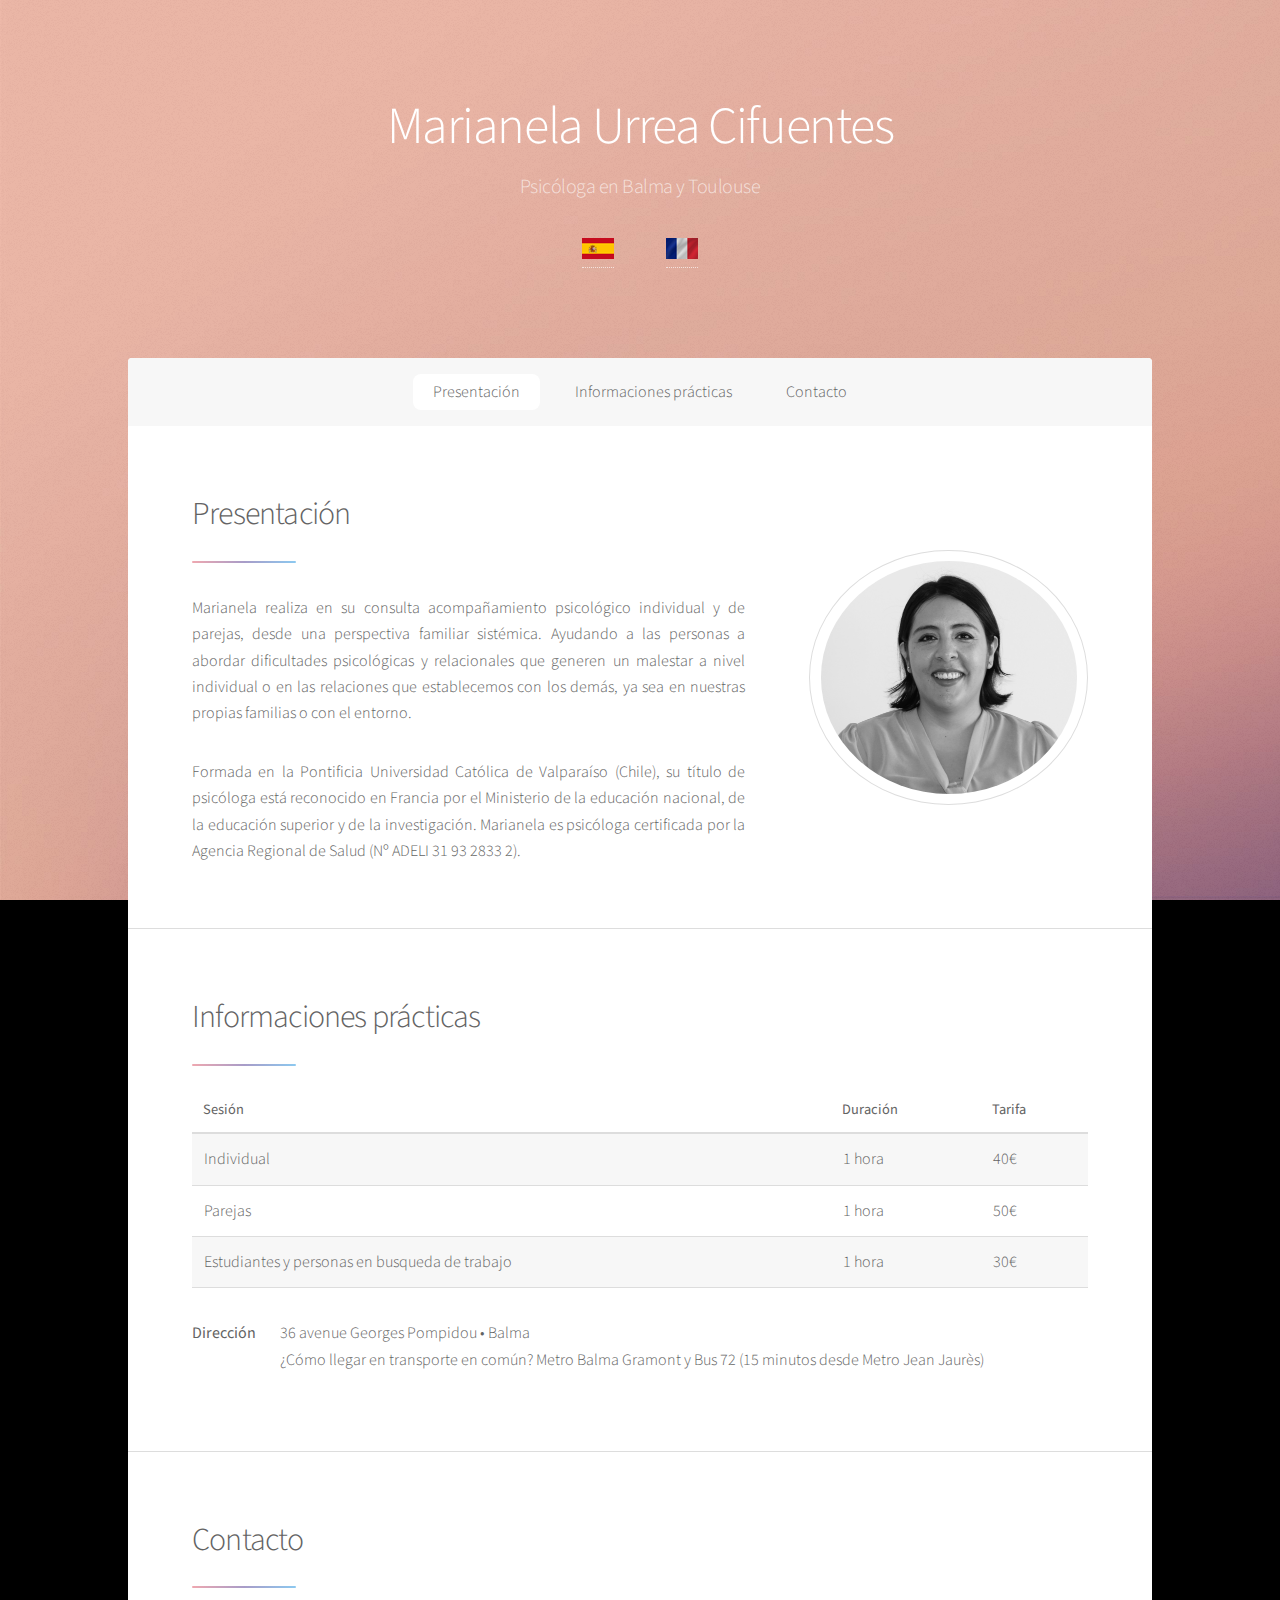
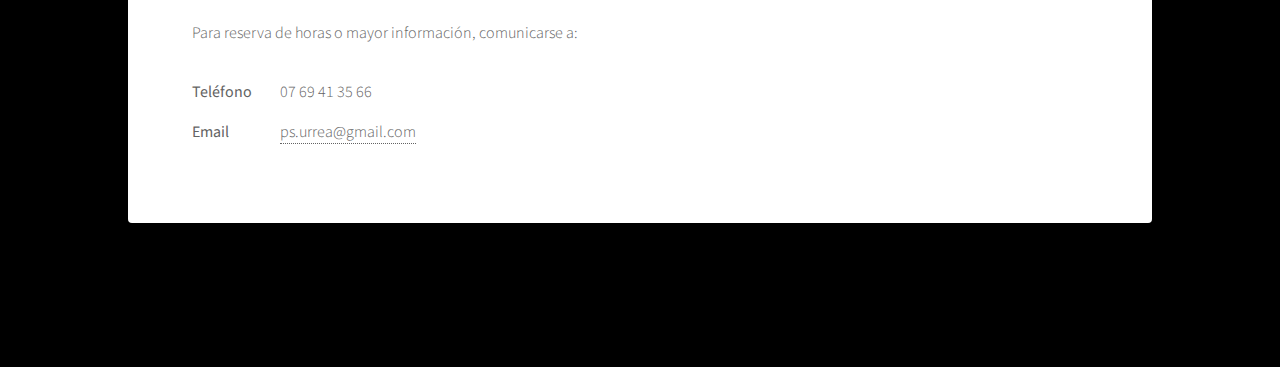
==== index.html @ 23f7b23f "Update index.html" ====
<!DOCTYPE HTML>

<html>

<head>
	<title>Psicóloga en Balma / Toulouse</title>
	<meta charset="utf-8" />
	<meta name="viewport" content="width=device-width, initial-scale=1, user-scalable=no" />
	<link rel="stylesheet" href="assets/css/main.css" />
	<noscript><link rel="stylesheet" href="assets/css/noscript.css" /></noscript>
</head>


<body class="is-preload">

<!-- Wrapper -->
<div id="wrapper">


	<!-- Header -->
	<header id="header" class="alt">
		<h1>Marianela Urrea Cifuentes</h1>
		<p>Psicóloga en Balma y Toulouse<br/><br/>
		<a href="index.html"><img src="images/spain-flag-icon-32.png"/></a>&nbsp; &nbsp; &nbsp; &nbsp; &nbsp; &nbsp; &nbsp; &nbsp;<a href="index-fr.html"><img src="images/france-flag-wave-icon-32.png"/></a></p>
	</header>


	<!-- Nav -->
	<nav id="nav">
		<ul>
			<li><a href="#inicio" class="active">Presentación</a></li>
			<li><a href="#horas">Informaciones prácticas</a></li>
			<li><a href="#contacto">Contacto</a></li>
		</ul>
	</nav>


	<!-- Main -->
	<div id="main">

		<!-- Inicio -->
		<section id="inicio" class="main">
			<div class="spotlight">
			<div class="content">
			<header class="major">
				<h2>Presentación</h2>
			</header>
			<p align="justify" style="text-align:justify">Marianela realiza en su consulta acompañamiento psicológico individual y de parejas, desde una perspectiva familiar sistémica. Ayudando a las personas a abordar dificultades psicológicas y relacionales que generen un malestar a nivel individual o en las relaciones que establecemos con los demás, ya sea en nuestras propias familias o con el entorno.</p>

			<p align="justify" style="text-align:justify">Formada en la Pontificia Universidad Católica de Valparaíso (Chile), su título de psicóloga está reconocido en Francia por el Ministerio de la educación nacional, de la educación superior y de la investigación. Marianela es psicóloga certificada por la Agencia Regional de Salud (Nº ADELI 31 93 2833 2).</p>
				
			</div>
			<span class="image"><img src="images/Nela.jpg" alt="" /></span>
			</div>
		</section>



		<!-- Horas de atención -->
		<section id="horas" class="main">
			<div class="spotlight">
			<div class="content">
			<header class="major">
				<h2>Informaciones prácticas</h2>
			</header>

			<div class="table-wrapper">
				<table>
				<thead>
				<tr>
					<th>Sesión</th>
					<th>Duración</th>
					<th>Tarifa</th>
				</tr>
				</thead>
				<tbody>
				<tr>
					<td>Individual</td>
					<td>1 hora</td>
					<td>40€</td>
				</tr>
				<tr>
					<td>Parejas</td>
					<td>1 hora</td>
					<td>50€</td>
				</tr>
				<tr>
					<td>Estudiantes y personas en busqueda de trabajo</td>
					<td>1 hora</td>
					<td>30€</td>
				</tr>									
				</tbody>
				</table>
			</div>

			<dl class="alt">
			<dt>Dirección</dt>
			<dd>36 avenue Georges Pompidou &bull; Balma<br/>¿Cómo llegar en transporte en común? Metro Balma Gramont y Bus 72 (15 minutos desde Metro Jean Jaurès)</dd>
			</dl>
			</div>
			</div>

		</section>



		<!-- Contacto -->
		<section id="contacto" class="main">
			<div class="spotlight">
			<div class="content">
			<header class="major">
				<h2>Contacto</h2>
			</header>
			<p align="justify" style="text-align:justify">Para reserva de horas o mayor información, comunicarse a:</p>

			<dl class="alt">
			<dt>Teléfono</dt>
			<dd>07 69 41 35 66</dd>
			<dt>Email</dt>
			<dd><a href="#">ps.urrea@gmail.com</a></dd>
			</dl>
			</div>
			</div>
		</section>

	</div>


	<!-- Footer -->
	<footer id="footer">
	</footer>
	</div>


	<!-- Scripts -->
	<script src="assets/js/jquery.min.js"></script>
	<script src="assets/js/jquery.scrollex.min.js"></script>
	<script src="assets/js/jquery.scrolly.min.js"></script>
	<script src="assets/js/browser.min.js"></script>
	<script src="assets/js/breakpoints.min.js"></script>
	<script src="assets/js/util.js"></script>
	<script src="assets/js/main.js"></script>

</body>

</html>
---- assets/css/main.css ----
@import url(font-awesome.min.css);
@import "https://fonts.googleapis.com/css?family=Source+Sans+Pro:300,400";

/*
	Stellar by HTML5 UP
	html5up.net | @ajlkn
	Free for personal and commercial use under the CCA 3.0 license (html5up.net/license)
*/

html, body, div, span, applet, object,
iframe, h1, h2, h3, h4, h5, h6, p, blockquote,
pre, a, abbr, acronym, address, big, cite,
code, del, dfn, em, img, ins, kbd, q, s, samp,
small, strike, strong, sub, sup, tt, var, b,
u, i, center, dl, dt, dd, ol, ul, li, fieldset,
form, label, legend, table, caption, tbody,
tfoot, thead, tr, th, td, article, aside,
canvas, details, embed, figure, figcaption,
footer, header, hgroup, menu, nav, output, ruby,
section, summary, time, mark, audio, video {
	margin: 0;
	padding: 0;
	border: 0;
	font-size: 100%;
	font: inherit;
	vertical-align: baseline;}

article, aside, details, figcaption, figure,
footer, header, hgroup, menu, nav, section {
	display: block;}

body {
	line-height: 1;
}

ol, ul {
	list-style: none;
}

blockquote, q {
	quotes: none;
}

	blockquote:before, blockquote:after, q:before, q:after {
		content: '';
		content: none;
	}

table {
	border-collapse: collapse;
	border-spacing: 0;
}

body {
	-webkit-text-size-adjust: none;
}

mark {
	background-color: transparent;
	color: inherit;
}

input::-moz-focus-inner {
	border: 0;
	padding: 0;
}

input, select, textarea {
	-moz-appearance: none;
	-webkit-appearance: none;
	-ms-appearance: none;
	appearance: none;
}

/* Basic */

	@-ms-viewport {
		width: device-width;
	}

	body {
		-ms-overflow-style: scrollbar;
	}

	@media screen and (max-width: 480px) {

		html, body {
			min-width: 320px;
		}

	}

	html {
		box-sizing: border-box;
	}

	*, *:before, *:after {
		box-sizing: inherit;
	}

	body {
		background-image: url("images/overlay.png"), url("images/bg.jpg");
		background-repeat: repeat, no-repeat;
		background-size: auto, 100% 100%;
		background-attachment: fixed;
		overflow-y: scroll;

		/*background-color: #935d8c;
		background-image: url("images/overlay.png"), -moz-linear-gradient(45deg, #e37682 15%, #5f4d93 85%);
		background-image: url("images/overlay.png"), -webkit-linear-gradient(45deg, #e37682 15%, #5f4d93 85%);
		background-image: url("images/overlay.png"), -ms-linear-gradient(45deg, #e37682 15%, #5f4d93 85%);
		background-image: url("images/overlay.png"), linear-gradient(45deg, #e37682 15%, #5f4d93 85%);*/
	}

		body.is-preload *, body.is-preload *:before, body.is-preload *:after {
			-moz-animation: none !important;
			-webkit-animation: none !important;
			-ms-animation: none !important;
			animation: none !important;
			-moz-transition: none !important;
			-webkit-transition: none !important;
			-ms-transition: none !important;
			transition: none !important;
		}

/* Type */

	body {
		/*background-color: #935d8c;*/
		background-color: #000000;
		color: rgba(255, 255, 255, 0.65);
	}

	body, input, select, textarea {
		font-family: "Source Sans Pro", Helvetica, sans-serif;
		font-size: 17pt;
		font-weight: 300;
		line-height: 1.65;
	}

		@media screen and (max-width: 1680px) {

			body, input, select, textarea {
				font-size: 14pt;
			}

		}

		@media screen and (max-width: 1280px) {

			body, input, select, textarea {
				font-size: 12pt;
			}

		}

		@media screen and (max-width: 360px) {

			body, input, select, textarea {
				font-size: 11pt;
			}

		}

	a {
		-moz-transition: color 0.2s ease, border-bottom 0.2s ease;
		-webkit-transition: color 0.2s ease, border-bottom 0.2s ease;
		-ms-transition: color 0.2s ease, border-bottom 0.2s ease;
		transition: color 0.2s ease, border-bottom 0.2s ease;
		text-decoration: none;
		border-bottom: dotted 1px;
		color: inherit;
	}

		a:hover {
			border-bottom-color: transparent;
		}

	strong, b {
		font-weight: 400;
	}

	em, i {
		font-style: italic;
	}

	p {
		margin: 0 0 2em 0;
	}

		p.content {
			-moz-columns: 20em 2;
			-webkit-columns: 20em 2;
			-ms-columns: 20em 2;
			columns: 20em 2;
			-moz-column-gap: 2em;
			-webkit-column-gap: 2em;
			-ms-column-gap: 2em;
			column-gap: 2em;
			text-align: justify;
		}

	h1, h2, h3, h4, h5, h6 {
		font-weight: 300;
		line-height: 1.5;
		margin: 0 0 0.7em 0;
		letter-spacing: -0.025em;
	}

		h1 a, h2 a, h3 a, h4 a, h5 a, h6 a {
			color: inherit;
			text-decoration: none;
		}

	h1 {
		font-size: 2.5em;
		line-height: 1.2;
	}

	h2 {
		font-size: 1.5em;
	}

	h3 {
		font-size: 1.25em;
	}

	h4 {
		font-size: 1.1em;
	}

	h5 {
		font-size: 0.9em;
	}

	h6 {
		font-size: 0.7em;
	}

	@media screen and (max-width: 736px) {

		h1 {
			font-size: 2em;
		}

	}

	sub {
		font-size: 0.8em;
		position: relative;
		top: 0.5em;
	}

	sup {
		font-size: 0.8em;
		position: relative;
		top: -0.5em;
	}

	blockquote {
		border-left: solid 4px;
		font-style: italic;
		margin: 0 0 2em 0;
		padding: 0.5em 0 0.5em 2em;
	}

	code {
		border-radius: 8px;
		border: solid 1px;
		font-family: "Courier New", monospace;
		font-size: 0.9em;
		margin: 0 0.25em;
		padding: 0.25em 0.65em;
	}

	pre {
		-webkit-overflow-scrolling: touch;
		font-family: "Courier New", monospace;
		font-size: 0.9em;
		margin: 0 0 2em 0;
	}

		pre code {
			display: block;
			line-height: 1.75;
			padding: 1em 1.5em;
			overflow-x: auto;
		}

	hr {
		border: 0;
		border-bottom: solid 1px;
		margin: 2em 0;
	}

		hr.major {
			margin: 3em 0;
		}

	.align-left {
		text-align: left;
	}

	.align-center {
		text-align: center;
	}

	.align-right {
		text-align: right;
	}

	input, select, textarea {
		color: #ffffff;
	}

	a:hover {
		color: #ffffff;
	}

	strong, b {
		color: #ffffff;
	}

	h1, h2, h3, h4, h5, h6 {
		color: #ffffff;
	}

	blockquote {
		border-left-color: rgba(255, 255, 255, 0.35);
	}

	code {
		background: rgba(255, 255, 255, 0.075);
		border-color: rgba(255, 255, 255, 0.35);
	}

	hr {
		border-bottom-color: rgba(255, 255, 255, 0.35);
	}

/* Row */

	.row {
		display: flex;
		flex-wrap: wrap;
		box-sizing: border-box;
		align-items: stretch;
	}

		.row > * {
			box-sizing: border-box;
		}

		.row.gtr-uniform > * > :last-child {
			margin-bottom: 0;
		}

		.row.aln-left {
			justify-content: flex-start;
		}

		.row.aln-center {
			justify-content: center;
		}

		.row.aln-right {
			justify-content: flex-end;
		}

		.row.aln-top {
			align-items: flex-start;
		}

		.row.aln-middle {
			align-items: center;
		}

		.row.aln-bottom {
			align-items: flex-end;
		}

		.row > .imp {
			order: -1;
		}

		.row > .col-1 {
			width: 8.3333333333%;
		}

		.row > .off-1 {
			margin-left: 8.3333333333%;
		}

		.row > .col-2 {
			width: 16.6666666667%;
		}

		.row > .off-2 {
			margin-left: 16.6666666667%;
		}

		.row > .col-3 {
			width: 25%;
		}

		.row > .off-3 {
			margin-left: 25%;
		}

		.row > .col-4 {
			width: 33.3333333333%;
		}

		.row > .off-4 {
			margin-left: 33.3333333333%;
		}

		.row > .col-5 {
			width: 41.6666666667%;
		}

		.row > .off-5 {
			margin-left: 41.6666666667%;
		}

		.row > .col-6 {
			width: 50%;
		}

		.row > .off-6 {
			margin-left: 50%;
		}

		.row > .col-7 {
			width: 58.3333333333%;
		}

		.row > .off-7 {
			margin-left: 58.3333333333%;
		}

		.row > .col-8 {
			width: 66.6666666667%;
		}

		.row > .off-8 {
			margin-left: 66.6666666667%;
		}

		.row > .col-9 {
			width: 75%;
		}

		.row > .off-9 {
			margin-left: 75%;
		}

		.row > .col-10 {
			width: 83.3333333333%;
		}

		.row > .off-10 {
			margin-left: 83.3333333333%;
		}

		.row > .col-11 {
			width: 91.6666666667%;
		}

		.row > .off-11 {
			margin-left: 91.6666666667%;
		}

		.row > .col-12 {
			width: 100%;
		}

		.row > .off-12 {
			margin-left: 100%;
		}

		.row.gtr-0 {
			margin-top: 0;
			margin-left: 0em;
		}

			.row.gtr-0 > * {
				padding: 0 0 0 0em;
			}

			.row.gtr-0.gtr-uniform {
				margin-top: 0em;
			}

				.row.gtr-0.gtr-uniform > * {
					padding-top: 0em;
				}

		.row.gtr-25 {
			margin-top: 0;
			margin-left: -0.375em;
		}

			.row.gtr-25 > * {
				padding: 0 0 0 0.375em;
			}

			.row.gtr-25.gtr-uniform {
				margin-top: -0.375em;
			}

				.row.gtr-25.gtr-uniform > * {
					padding-top: 0.375em;
				}

		.row.gtr-50 {
			margin-top: 0;
			margin-left: -0.75em;
		}

			.row.gtr-50 > * {
				padding: 0 0 0 0.75em;
			}

			.row.gtr-50.gtr-uniform {
				margin-top: -0.75em;
			}

				.row.gtr-50.gtr-uniform > * {
					padding-top: 0.75em;
				}

		.row {
			margin-top: 0;
			margin-left: -1.5em;
		}

			.row > * {
				padding: 0 0 0 1.5em;
			}

			.row.gtr-uniform {
				margin-top: -1.5em;
			}

				.row.gtr-uniform > * {
					padding-top: 1.5em;
				}

		.row.gtr-150 {
			margin-top: 0;
			margin-left: -2.25em;
		}

			.row.gtr-150 > * {
				padding: 0 0 0 2.25em;
			}

			.row.gtr-150.gtr-uniform {
				margin-top: -2.25em;
			}

				.row.gtr-150.gtr-uniform > * {
					padding-top: 2.25em;
				}

		.row.gtr-200 {
			margin-top: 0;
			margin-left: -3em;
		}

			.row.gtr-200 > * {
				padding: 0 0 0 3em;
			}

			.row.gtr-200.gtr-uniform {
				margin-top: -3em;
			}

				.row.gtr-200.gtr-uniform > * {
					padding-top: 3em;
				}

		@media screen and (max-width: 1680px) {

			.row {
				display: flex;
				flex-wrap: wrap;
				box-sizing: border-box;
				align-items: stretch;
			}

				.row > * {
					box-sizing: border-box;
				}

				.row.gtr-uniform > * > :last-child {
					margin-bottom: 0;
				}

				.row.aln-left {
					justify-content: flex-start;
				}

				.row.aln-center {
					justify-content: center;
				}

				.row.aln-right {
					justify-content: flex-end;
				}

				.row.aln-top {
					align-items: flex-start;
				}

				.row.aln-middle {
					align-items: center;
				}

				.row.aln-bottom {
					align-items: flex-end;
				}

				.row > .imp-xlarge {
					order: -1;
				}

				.row > .col-1-xlarge {
					width: 8.3333333333%;
				}

				.row > .off-1-xlarge {
					margin-left: 8.3333333333%;
				}

				.row > .col-2-xlarge {
					width: 16.6666666667%;
				}

				.row > .off-2-xlarge {
					margin-left: 16.6666666667%;
				}

				.row > .col-3-xlarge {
					width: 25%;
				}

				.row > .off-3-xlarge {
					margin-left: 25%;
				}

				.row > .col-4-xlarge {
					width: 33.3333333333%;
				}

				.row > .off-4-xlarge {
					margin-left: 33.3333333333%;
				}

				.row > .col-5-xlarge {
					width: 41.6666666667%;
				}

				.row > .off-5-xlarge {
					margin-left: 41.6666666667%;
				}

				.row > .col-6-xlarge {
					width: 50%;
				}

				.row > .off-6-xlarge {
					margin-left: 50%;
				}

				.row > .col-7-xlarge {
					width: 58.3333333333%;
				}

				.row > .off-7-xlarge {
					margin-left: 58.3333333333%;
				}

				.row > .col-8-xlarge {
					width: 66.6666666667%;
				}

				.row > .off-8-xlarge {
					margin-left: 66.6666666667%;
				}

				.row > .col-9-xlarge {
					width: 75%;
				}

				.row > .off-9-xlarge {
					margin-left: 75%;
				}

				.row > .col-10-xlarge {
					width: 83.3333333333%;
				}

				.row > .off-10-xlarge {
					margin-left: 83.3333333333%;
				}

				.row > .col-11-xlarge {
					width: 91.6666666667%;
				}

				.row > .off-11-xlarge {
					margin-left: 91.6666666667%;
				}

				.row > .col-12-xlarge {
					width: 100%;
				}

				.row > .off-12-xlarge {
					margin-left: 100%;
				}

				.row.gtr-0 {
					margin-top: 0;
					margin-left: 0em;
				}

					.row.gtr-0 > * {
						padding: 0 0 0 0em;
					}

					.row.gtr-0.gtr-uniform {
						margin-top: 0em;
					}

						.row.gtr-0.gtr-uniform > * {
							padding-top: 0em;
						}

				.row.gtr-25 {
					margin-top: 0;
					margin-left: -0.375em;
				}

					.row.gtr-25 > * {
						padding: 0 0 0 0.375em;
					}

					.row.gtr-25.gtr-uniform {
						margin-top: -0.375em;
					}

						.row.gtr-25.gtr-uniform > * {
							padding-top: 0.375em;
						}

				.row.gtr-50 {
					margin-top: 0;
					margin-left: -0.75em;
				}

					.row.gtr-50 > * {
						padding: 0 0 0 0.75em;
					}

					.row.gtr-50.gtr-uniform {
						margin-top: -0.75em;
					}

						.row.gtr-50.gtr-uniform > * {
							padding-top: 0.75em;
						}

				.row {
					margin-top: 0;
					margin-left: -1.5em;
				}

					.row > * {
						padding: 0 0 0 1.5em;
					}

					.row.gtr-uniform {
						margin-top: -1.5em;
					}

						.row.gtr-uniform > * {
							padding-top: 1.5em;
						}

				.row.gtr-150 {
					margin-top: 0;
					margin-left: -2.25em;
				}

					.row.gtr-150 > * {
						padding: 0 0 0 2.25em;
					}

					.row.gtr-150.gtr-uniform {
						margin-top: -2.25em;
					}

						.row.gtr-150.gtr-uniform > * {
							padding-top: 2.25em;
						}

				.row.gtr-200 {
					margin-top: 0;
					margin-left: -3em;
				}

					.row.gtr-200 > * {
						padding: 0 0 0 3em;
					}

					.row.gtr-200.gtr-uniform {
						margin-top: -3em;
					}

						.row.gtr-200.gtr-uniform > * {
							padding-top: 3em;
						}

		}

		@media screen and (max-width: 1280px) {

			.row {
				display: flex;
				flex-wrap: wrap;
				box-sizing: border-box;
				align-items: stretch;
			}

				.row > * {
					box-sizing: border-box;
				}

				.row.gtr-uniform > * > :last-child {
					margin-bottom: 0;
				}

				.row.aln-left {
					justify-content: flex-start;
				}

				.row.aln-center {
					justify-content: center;
				}

				.row.aln-right {
					justify-content: flex-end;
				}

				.row.aln-top {
					align-items: flex-start;
				}

				.row.aln-middle {
					align-items: center;
				}

				.row.aln-bottom {
					align-items: flex-end;
				}

				.row > .imp-large {
					order: -1;
				}

				.row > .col-1-large {
					width: 8.3333333333%;
				}

				.row > .off-1-large {
					margin-left: 8.3333333333%;
				}

				.row > .col-2-large {
					width: 16.6666666667%;
				}

				.row > .off-2-large {
					margin-left: 16.6666666667%;
				}

				.row > .col-3-large {
					width: 25%;
				}

				.row > .off-3-large {
					margin-left: 25%;
				}

				.row > .col-4-large {
					width: 33.3333333333%;
				}

				.row > .off-4-large {
					margin-left: 33.3333333333%;
				}

				.row > .col-5-large {
					width: 41.6666666667%;
				}

				.row > .off-5-large {
					margin-left: 41.6666666667%;
				}

				.row > .col-6-large {
					width: 50%;
				}

				.row > .off-6-large {
					margin-left: 50%;
				}

				.row > .col-7-large {
					width: 58.3333333333%;
				}

				.row > .off-7-large {
					margin-left: 58.3333333333%;
				}

				.row > .col-8-large {
					width: 66.6666666667%;
				}

				.row > .off-8-large {
					margin-left: 66.6666666667%;
				}

				.row > .col-9-large {
					width: 75%;
				}

				.row > .off-9-large {
					margin-left: 75%;
				}

				.row > .col-10-large {
					width: 83.3333333333%;
				}

				.row > .off-10-large {
					margin-left: 83.3333333333%;
				}

				.row > .col-11-large {
					width: 91.6666666667%;
				}

				.row > .off-11-large {
					margin-left: 91.6666666667%;
				}

				.row > .col-12-large {
					width: 100%;
				}

				.row > .off-12-large {
					margin-left: 100%;
				}

				.row.gtr-0 {
					margin-top: 0;
					margin-left: 0em;
				}

					.row.gtr-0 > * {
						padding: 0 0 0 0em;
					}

					.row.gtr-0.gtr-uniform {
						margin-top: 0em;
					}

						.row.gtr-0.gtr-uniform > * {
							padding-top: 0em;
						}

				.row.gtr-25 {
					margin-top: 0;
					margin-left: -0.375em;
				}

					.row.gtr-25 > * {
						padding: 0 0 0 0.375em;
					}

					.row.gtr-25.gtr-uniform {
						margin-top: -0.375em;
					}

						.row.gtr-25.gtr-uniform > * {
							padding-top: 0.375em;
						}

				.row.gtr-50 {
					margin-top: 0;
					margin-left: -0.75em;
				}

					.row.gtr-50 > * {
						padding: 0 0 0 0.75em;
					}

					.row.gtr-50.gtr-uniform {
						margin-top: -0.75em;
					}

						.row.gtr-50.gtr-uniform > * {
							padding-top: 0.75em;
						}

				.row {
					margin-top: 0;
					margin-left: -1.5em;
				}

					.row > * {
						padding: 0 0 0 1.5em;
					}

					.row.gtr-uniform {
						margin-top: -1.5em;
					}

						.row.gtr-uniform > * {
							padding-top: 1.5em;
						}

				.row.gtr-150 {
					margin-top: 0;
					margin-left: -2.25em;
				}

					.row.gtr-150 > * {
						padding: 0 0 0 2.25em;
					}

					.row.gtr-150.gtr-uniform {
						margin-top: -2.25em;
					}

						.row.gtr-150.gtr-uniform > * {
							padding-top: 2.25em;
						}

				.row.gtr-200 {
					margin-top: 0;
					margin-left: -3em;
				}

					.row.gtr-200 > * {
						padding: 0 0 0 3em;
					}

					.row.gtr-200.gtr-uniform {
						margin-top: -3em;
					}

						.row.gtr-200.gtr-uniform > * {
							padding-top: 3em;
						}

		}

		@media screen and (max-width: 980px) {

			.row {
				display: flex;
				flex-wrap: wrap;
				box-sizing: border-box;
				align-items: stretch;
			}

				.row > * {
					box-sizing: border-box;
				}

				.row.gtr-uniform > * > :last-child {
					margin-bottom: 0;
				}

				.row.aln-left {
					justify-content: flex-start;
				}

				.row.aln-center {
					justify-content: center;
				}

				.row.aln-right {
					justify-content: flex-end;
				}

				.row.aln-top {
					align-items: flex-start;
				}

				.row.aln-middle {
					align-items: center;
				}

				.row.aln-bottom {
					align-items: flex-end;
				}

				.row > .imp-medium {
					order: -1;
				}

				.row > .col-1-medium {
					width: 8.3333333333%;
				}

				.row > .off-1-medium {
					margin-left: 8.3333333333%;
				}

				.row > .col-2-medium {
					width: 16.6666666667%;
				}

				.row > .off-2-medium {
					margin-left: 16.6666666667%;
				}

				.row > .col-3-medium {
					width: 25%;
				}

				.row > .off-3-medium {
					margin-left: 25%;
				}

				.row > .col-4-medium {
					width: 33.3333333333%;
				}

				.row > .off-4-medium {
					margin-left: 33.3333333333%;
				}

				.row > .col-5-medium {
					width: 41.6666666667%;
				}

				.row > .off-5-medium {
					margin-left: 41.6666666667%;
				}

				.row > .col-6-medium {
					width: 50%;
				}

				.row > .off-6-medium {
					margin-left: 50%;
				}

				.row > .col-7-medium {
					width: 58.3333333333%;
				}

				.row > .off-7-medium {
					margin-left: 58.3333333333%;
				}

				.row > .col-8-medium {
					width: 66.6666666667%;
				}

				.row > .off-8-medium {
					margin-left: 66.6666666667%;
				}

				.row > .col-9-medium {
					width: 75%;
				}

				.row > .off-9-medium {
					margin-left: 75%;
				}

				.row > .col-10-medium {
					width: 83.3333333333%;
				}

				.row > .off-10-medium {
					margin-left: 83.3333333333%;
				}

				.row > .col-11-medium {
					width: 91.6666666667%;
				}

				.row > .off-11-medium {
					margin-left: 91.6666666667%;
				}

				.row > .col-12-medium {
					width: 100%;
				}

				.row > .off-12-medium {
					margin-left: 100%;
				}

				.row.gtr-0 {
					margin-top: 0;
					margin-left: 0em;
				}

					.row.gtr-0 > * {
						padding: 0 0 0 0em;
					}

					.row.gtr-0.gtr-uniform {
						margin-top: 0em;
					}

						.row.gtr-0.gtr-uniform > * {
							padding-top: 0em;
						}

				.row.gtr-25 {
					margin-top: 0;
					margin-left: -0.375em;
				}

					.row.gtr-25 > * {
						padding: 0 0 0 0.375em;
					}

					.row.gtr-25.gtr-uniform {
						margin-top: -0.375em;
					}

						.row.gtr-25.gtr-uniform > * {
							padding-top: 0.375em;
						}

				.row.gtr-50 {
					margin-top: 0;
					margin-left: -0.75em;
				}

					.row.gtr-50 > * {
						padding: 0 0 0 0.75em;
					}

					.row.gtr-50.gtr-uniform {
						margin-top: -0.75em;
					}

						.row.gtr-50.gtr-uniform > * {
							padding-top: 0.75em;
						}

				.row {
					margin-top: 0;
					margin-left: -1.5em;
				}

					.row > * {
						padding: 0 0 0 1.5em;
					}

					.row.gtr-uniform {
						margin-top: -1.5em;
					}

						.row.gtr-uniform > * {
							padding-top: 1.5em;
						}

				.row.gtr-150 {
					margin-top: 0;
					margin-left: -2.25em;
				}

					.row.gtr-150 > * {
						padding: 0 0 0 2.25em;
					}

					.row.gtr-150.gtr-uniform {
						margin-top: -2.25em;
					}

						.row.gtr-150.gtr-uniform > * {
							padding-top: 2.25em;
						}

				.row.gtr-200 {
					margin-top: 0;
					margin-left: -3em;
				}

					.row.gtr-200 > * {
						padding: 0 0 0 3em;
					}

					.row.gtr-200.gtr-uniform {
						margin-top: -3em;
					}

						.row.gtr-200.gtr-uniform > * {
							padding-top: 3em;
						}

		}

		@media screen and (max-width: 736px) {

			.row {
				display: flex;
				flex-wrap: wrap;
				box-sizing: border-box;
				align-items: stretch;
			}

				.row > * {
					box-sizing: border-box;
				}

				.row.gtr-uniform > * > :last-child {
					margin-bottom: 0;
				}

				.row.aln-left {
					justify-content: flex-start;
				}

				.row.aln-center {
					justify-content: center;
				}

				.row.aln-right {
					justify-content: flex-end;
				}

				.row.aln-top {
					align-items: flex-start;
				}

				.row.aln-middle {
					align-items: center;
				}

				.row.aln-bottom {
					align-items: flex-end;
				}

				.row > .imp-small {
					order: -1;
				}

				.row > .col-1-small {
					width: 8.3333333333%;
				}

				.row > .off-1-small {
					margin-left: 8.3333333333%;
				}

				.row > .col-2-small {
					width: 16.6666666667%;
				}

				.row > .off-2-small {
					margin-left: 16.6666666667%;
				}

				.row > .col-3-small {
					width: 25%;
				}

				.row > .off-3-small {
					margin-left: 25%;
				}

				.row > .col-4-small {
					width: 33.3333333333%;
				}

				.row > .off-4-small {
					margin-left: 33.3333333333%;
				}

				.row > .col-5-small {
					width: 41.6666666667%;
				}

				.row > .off-5-small {
					margin-left: 41.6666666667%;
				}

				.row > .col-6-small {
					width: 50%;
				}

				.row > .off-6-small {
					margin-left: 50%;
				}

				.row > .col-7-small {
					width: 58.3333333333%;
				}

				.row > .off-7-small {
					margin-left: 58.3333333333%;
				}

				.row > .col-8-small {
					width: 66.6666666667%;
				}

				.row > .off-8-small {
					margin-left: 66.6666666667%;
				}

				.row > .col-9-small {
					width: 75%;
				}

				.row > .off-9-small {
					margin-left: 75%;
				}

				.row > .col-10-small {
					width: 83.3333333333%;
				}

				.row > .off-10-small {
					margin-left: 83.3333333333%;
				}

				.row > .col-11-small {
					width: 91.6666666667%;
				}

				.row > .off-11-small {
					margin-left: 91.6666666667%;
				}

				.row > .col-12-small {
					width: 100%;
				}

				.row > .off-12-small {
					margin-left: 100%;
				}

				.row.gtr-0 {
					margin-top: 0;
					margin-left: 0em;
				}

					.row.gtr-0 > * {
						padding: 0 0 0 0em;
					}

					.row.gtr-0.gtr-uniform {
						margin-top: 0em;
					}

						.row.gtr-0.gtr-uniform > * {
							padding-top: 0em;
						}

				.row.gtr-25 {
					margin-top: 0;
					margin-left: -0.25em;
				}

					.row.gtr-25 > * {
						padding: 0 0 0 0.25em;
					}

					.row.gtr-25.gtr-uniform {
						margin-top: -0.25em;
					}

						.row.gtr-25.gtr-uniform > * {
							padding-top: 0.25em;
						}

				.row.gtr-50 {
					margin-top: 0;
					margin-left: -0.5em;
				}

					.row.gtr-50 > * {
						padding: 0 0 0 0.5em;
					}

					.row.gtr-50.gtr-uniform {
						margin-top: -0.5em;
					}

						.row.gtr-50.gtr-uniform > * {
							padding-top: 0.5em;
						}

				.row {
					margin-top: 0;
					margin-left: -1em;
				}

					.row > * {
						padding: 0 0 0 1em;
					}

					.row.gtr-uniform {
						margin-top: -1em;
					}

						.row.gtr-uniform > * {
							padding-top: 1em;
						}

				.row.gtr-150 {
					margin-top: 0;
					margin-left: -1.5em;
				}

					.row.gtr-150 > * {
						padding: 0 0 0 1.5em;
					}

					.row.gtr-150.gtr-uniform {
						margin-top: -1.5em;
					}

						.row.gtr-150.gtr-uniform > * {
							padding-top: 1.5em;
						}

				.row.gtr-200 {
					margin-top: 0;
					margin-left: -2em;
				}

					.row.gtr-200 > * {
						padding: 0 0 0 2em;
					}

					.row.gtr-200.gtr-uniform {
						margin-top: -2em;
					}

						.row.gtr-200.gtr-uniform > * {
							padding-top: 2em;
						}

		}

		@media screen and (max-width: 480px) {

			.row {
				display: flex;
				flex-wrap: wrap;
				box-sizing: border-box;
				align-items: stretch;
			}

				.row > * {
					box-sizing: border-box;
				}

				.row.gtr-uniform > * > :last-child {
					margin-bottom: 0;
				}

				.row.aln-left {
					justify-content: flex-start;
				}

				.row.aln-center {
					justify-content: center;
				}

				.row.aln-right {
					justify-content: flex-end;
				}

				.row.aln-top {
					align-items: flex-start;
				}

				.row.aln-middle {
					align-items: center;
				}

				.row.aln-bottom {
					align-items: flex-end;
				}

				.row > .imp-xsmall {
					order: -1;
				}

				.row > .col-1-xsmall {
					width: 8.3333333333%;
				}

				.row > .off-1-xsmall {
					margin-left: 8.3333333333%;
				}

				.row > .col-2-xsmall {
					width: 16.6666666667%;
				}

				.row > .off-2-xsmall {
					margin-left: 16.6666666667%;
				}

				.row > .col-3-xsmall {
					width: 25%;
				}

				.row > .off-3-xsmall {
					margin-left: 25%;
				}

				.row > .col-4-xsmall {
					width: 33.3333333333%;
				}

				.row > .off-4-xsmall {
					margin-left: 33.3333333333%;
				}

				.row > .col-5-xsmall {
					width: 41.6666666667%;
				}

				.row > .off-5-xsmall {
					margin-left: 41.6666666667%;
				}

				.row > .col-6-xsmall {
					width: 50%;
				}

				.row > .off-6-xsmall {
					margin-left: 50%;
				}

				.row > .col-7-xsmall {
					width: 58.3333333333%;
				}

				.row > .off-7-xsmall {
					margin-left: 58.3333333333%;
				}

				.row > .col-8-xsmall {
					width: 66.6666666667%;
				}

				.row > .off-8-xsmall {
					margin-left: 66.6666666667%;
				}

				.row > .col-9-xsmall {
					width: 75%;
				}

				.row > .off-9-xsmall {
					margin-left: 75%;
				}

				.row > .col-10-xsmall {
					width: 83.3333333333%;
				}

				.row > .off-10-xsmall {
					margin-left: 83.3333333333%;
				}

				.row > .col-11-xsmall {
					width: 91.6666666667%;
				}

				.row > .off-11-xsmall {
					margin-left: 91.6666666667%;
				}

				.row > .col-12-xsmall {
					width: 100%;
				}

				.row > .off-12-xsmall {
					margin-left: 100%;
				}

				.row.gtr-0 {
					margin-top: 0;
					margin-left: 0em;
				}

					.row.gtr-0 > * {
						padding: 0 0 0 0em;
					}

					.row.gtr-0.gtr-uniform {
						margin-top: 0em;
					}

						.row.gtr-0.gtr-uniform > * {
							padding-top: 0em;
						}

				.row.gtr-25 {
					margin-top: 0;
					margin-left: -0.3125em;
				}

					.row.gtr-25 > * {
						padding: 0 0 0 0.3125em;
					}

					.row.gtr-25.gtr-uniform {
						margin-top: -0.3125em;
					}

						.row.gtr-25.gtr-uniform > * {
							padding-top: 0.3125em;
						}

				.row.gtr-50 {
					margin-top: 0;
					margin-left: -0.625em;
				}

					.row.gtr-50 > * {
						padding: 0 0 0 0.625em;
					}

					.row.gtr-50.gtr-uniform {
						margin-top: -0.625em;
					}

						.row.gtr-50.gtr-uniform > * {
							padding-top: 0.625em;
						}

				.row {
					margin-top: 0;
					margin-left: -1.25em;
				}

					.row > * {
						padding: 0 0 0 1.25em;
					}

					.row.gtr-uniform {
						margin-top: -1.25em;
					}

						.row.gtr-uniform > * {
							padding-top: 1.25em;
						}

				.row.gtr-150 {
					margin-top: 0;
					margin-left: -1.875em;
				}

					.row.gtr-150 > * {
						padding: 0 0 0 1.875em;
					}

					.row.gtr-150.gtr-uniform {
						margin-top: -1.875em;
					}

						.row.gtr-150.gtr-uniform > * {
							padding-top: 1.875em;
						}

				.row.gtr-200 {
					margin-top: 0;
					margin-left: -2.5em;
				}

					.row.gtr-200 > * {
						padding: 0 0 0 2.5em;
					}

					.row.gtr-200.gtr-uniform {
						margin-top: -2.5em;
					}

						.row.gtr-200.gtr-uniform > * {
							padding-top: 2.5em;
						}

		}

/* Box */

	.box {
		border-radius: 8px;
		border: solid;
		margin-bottom: 2em;
		padding: 1.5em;
	}

		.box > :last-child,
		.box > :last-child > :last-child,
		.box > :last-child > :last-child > :last-child {
			margin-bottom: 0;
		}

		.box.alt {
			border: 0;
			border-radius: 0;
			padding: 0;
		}

	.box {
		border-color: rgba(255, 255, 255, 0.35);
	}

/* Button */

	input[type="submit"],
	input[type="reset"],
	input[type="button"],
	button,
	.button {
		-moz-appearance: none;
		-webkit-appearance: none;
		-ms-appearance: none;
		appearance: none;
		-moz-transition: background-color 0.2s ease-in-out, color 0.2s ease-in-out;
		-webkit-transition: background-color 0.2s ease-in-out, color 0.2s ease-in-out;
		-ms-transition: background-color 0.2s ease-in-out, color 0.2s ease-in-out;
		transition: background-color 0.2s ease-in-out, color 0.2s ease-in-out;
		border-radius: 8px;
		border: 0;
		cursor: pointer;
		display: inline-block;
		font-weight: 300;
		height: 2.75em;
		line-height: 2.75em;
		min-width: 9.25em;
		padding: 0 1.5em;
		text-align: center;
		text-decoration: none;
		white-space: nowrap;
	}

		input[type="submit"].icon,
		input[type="reset"].icon,
		input[type="button"].icon,
		button.icon,
		.button.icon {
			padding-left: 1.35em;
		}

			input[type="submit"].icon:before,
			input[type="reset"].icon:before,
			input[type="button"].icon:before,
			button.icon:before,
			.button.icon:before {
				margin-right: 0.5em;
			}

		input[type="submit"].fit,
		input[type="reset"].fit,
		input[type="button"].fit,
		button.fit,
		.button.fit {
			width: 100%;
		}

		input[type="submit"].small,
		input[type="reset"].small,
		input[type="button"].small,
		button.small,
		.button.small {
			font-size: 0.8em;
		}

		input[type="submit"].large,
		input[type="reset"].large,
		input[type="button"].large,
		button.large,
		.button.large {
			font-size: 1.35em;
		}

		input[type="submit"].disabled, input[type="submit"]:disabled,
		input[type="reset"].disabled,
		input[type="reset"]:disabled,
		input[type="button"].disabled,
		input[type="button"]:disabled,
		button.disabled,
		button:disabled,
		.button.disabled,
		.button:disabled {
			pointer-events: none;
			opacity: 0.25;
		}

		@media screen and (max-width: 736px) {

			input[type="submit"],
			input[type="reset"],
			input[type="button"],
			button,
			.button {
				min-width: 0;
			}

		}

	input[type="submit"],
	input[type="reset"],
	input[type="button"],
	button,
	.button {
		background-color: transparent;
		box-shadow: inset 0 0 0 1px rgba(255, 255, 255, 0.35);
		color: #ffffff !important;
	}

		input[type="submit"]:hover,
		input[type="reset"]:hover,
		input[type="button"]:hover,
		button:hover,
		.button:hover {
			background-color: rgba(255, 255, 255, 0.075);
		}

		input[type="submit"]:active,
		input[type="reset"]:active,
		input[type="button"]:active,
		button:active,
		.button:active {
			background-color: rgba(255, 255, 255, 0.2);
		}

		input[type="submit"].icon:before,
		input[type="reset"].icon:before,
		input[type="button"].icon:before,
		button.icon:before,
		.button.icon:before {
			color: rgba(255, 255, 255, 0.5);
		}

		input[type="submit"].primary,
		input[type="reset"].primary,
		input[type="button"].primary,
		button.primary,
		.button.primary {
			background-color: #8cc9f0;
			color: #ffffff !important;
			box-shadow: none;
		}

			input[type="submit"].primary:hover,
			input[type="reset"].primary:hover,
			input[type="button"].primary:hover,
			button.primary:hover,
			.button.primary:hover {
				background-color: #9acff2;
			}

			input[type="submit"].primary:active,
			input[type="reset"].primary:active,
			input[type="button"].primary:active,
			button.primary:active,
			.button.primary:active {
				background-color: #7ec3ee;
			}

			input[type="submit"].primary.icon:before,
			input[type="reset"].primary.icon:before,
			input[type="button"].primary.icon:before,
			button.primary.icon:before,
			.button.primary.icon:before {
				color: #ffffff !important;
			}

/* Form */

	form {
		margin: 0 0 2em 0;
	}

	label {
		display: block;
		font-size: 0.9em;
		font-weight: 400;
		margin: 0 0 1em 0;
	}

	input[type="text"],
	input[type="password"],
	input[type="email"],
	select,
	textarea {
		-moz-appearance: none;
		-webkit-appearance: none;
		-ms-appearance: none;
		appearance: none;
		border-radius: 8px;
		border: solid 1px;
		color: inherit;
		display: block;
		outline: 0;
		padding: 0 1em;
		text-decoration: none;
		width: 100%;
	}

		input[type="text"]:invalid,
		input[type="password"]:invalid,
		input[type="email"]:invalid,
		select:invalid,
		textarea:invalid {
			box-shadow: none;
		}

	select {
		background-size: 1.25rem;
		background-repeat: no-repeat;
		background-position: calc(100% - 1rem) center;
		height: 2.75em;
		padding-right: 2.75em;
		text-overflow: ellipsis;
	}

		select:focus::-ms-value {
			background-color: transparent;
		}

		select::-ms-expand {
			display: none;
		}

	input[type="text"],
	input[type="password"],
	input[type="email"],
	select {
		height: 2.75em;
	}

	textarea {
		padding: 0.75em 1em;
	}

	input[type="checkbox"],
	input[type="radio"] {
		-moz-appearance: none;
		-webkit-appearance: none;
		-ms-appearance: none;
		appearance: none;
		display: block;
		float: left;
		margin-right: -2em;
		opacity: 0;
		width: 1em;
		z-index: -1;
	}

		input[type="checkbox"] + label,
		input[type="radio"] + label {
			text-decoration: none;
			cursor: pointer;
			display: inline-block;
			font-size: 1em;
			font-weight: 300;
			padding-left: 2.4em;
			padding-right: 0.75em;
			position: relative;
		}

			input[type="checkbox"] + label:before,
			input[type="radio"] + label:before {
				-moz-osx-font-smoothing: grayscale;
				-webkit-font-smoothing: antialiased;
				font-family: FontAwesome;
				font-style: normal;
				font-weight: normal;
				text-transform: none !important;
			}

			input[type="checkbox"] + label:before,
			input[type="radio"] + label:before {
				border-radius: 8px;
				border: solid 1px;
				content: '';
				display: inline-block;
				height: 1.65em;
				left: 0;
				line-height: 1.58125em;
				position: absolute;
				text-align: center;
				top: 0;
				width: 1.65em;
			}

		input[type="checkbox"]:checked + label:before,
		input[type="radio"]:checked + label:before {
			content: '\f00c';
		}

	input[type="checkbox"] + label:before {
		border-radius: 8px;
	}

	input[type="radio"] + label:before {
		border-radius: 100%;
	}

	::-webkit-input-placeholder {
		opacity: 1.0;
	}

	:-moz-placeholder {
		opacity: 1.0;
	}

	::-moz-placeholder {
		opacity: 1.0;
	}

	:-ms-input-placeholder {
		opacity: 1.0;
	}

	label {
		color: #ffffff;
	}

	input[type="text"],
	input[type="password"],
	input[type="email"],
	select,
	textarea {
		background-color: rgba(255, 255, 255, 0.075);
		border-color: rgba(255, 255, 255, 0.35);
	}

		input[type="text"]:focus,
		input[type="password"]:focus,
		input[type="email"]:focus,
		select:focus,
		textarea:focus {
			border-color: #8cc9f0;
			box-shadow: 0 0 0 1px #8cc9f0;
		}

	select {
		background-image: url("data:image/svg+xml;charset=utf8,%3Csvg xmlns='http://www.w3.org/2000/svg' width='40' height='40' preserveAspectRatio='none' viewBox='0 0 40 40'%3E%3Cpath d='M9.4,12.3l10.4,10.4l10.4-10.4c0.2-0.2,0.5-0.4,0.9-0.4c0.3,0,0.6,0.1,0.9,0.4l3.3,3.3c0.2,0.2,0.4,0.5,0.4,0.9 c0,0.4-0.1,0.6-0.4,0.9L20.7,31.9c-0.2,0.2-0.5,0.4-0.9,0.4c-0.3,0-0.6-0.1-0.9-0.4L4.3,17.3c-0.2-0.2-0.4-0.5-0.4-0.9 c0-0.4,0.1-0.6,0.4-0.9l3.3-3.3c0.2-0.2,0.5-0.4,0.9-0.4S9.1,12.1,9.4,12.3z' fill='rgba(255, 255, 255, 0.35)' /%3E%3C/svg%3E");
	}

		select option {
			color: #ffffff;
			background: #935d8c;
		}

	input[type="checkbox"] + label,
	input[type="radio"] + label {
		color: rgba(255, 255, 255, 0.65);
	}

		input[type="checkbox"] + label:before,
		input[type="radio"] + label:before {
			background: rgba(255, 255, 255, 0.075);
			border-color: rgba(255, 255, 255, 0.35);
		}

	input[type="checkbox"]:checked + label:before,
	input[type="radio"]:checked + label:before {
		background-color: #ffffff;
		border-color: #ffffff;
		color: #935d8c;
	}

	input[type="checkbox"]:focus + label:before,
	input[type="radio"]:focus + label:before {
		border-color: #8cc9f0;
		box-shadow: 0 0 0 1px #8cc9f0;
	}

	::-webkit-input-placeholder {
		color: rgba(255, 255, 255, 0.5) !important;
	}

	:-moz-placeholder {
		color: rgba(255, 255, 255, 0.5) !important;
	}

	::-moz-placeholder {
		color: rgba(255, 255, 255, 0.5) !important;
	}

	:-ms-input-placeholder {
		color: rgba(255, 255, 255, 0.5) !important;
	}

	.formerize-placeholder {
		color: rgba(255, 255, 255, 0.5) !important;
	}

/* Icon */

	.icon {
		text-decoration: none;
		-moz-transition: background-color 0.2s ease-in-out, color 0.2s ease-in-out;
		-webkit-transition: background-color 0.2s ease-in-out, color 0.2s ease-in-out;
		-ms-transition: background-color 0.2s ease-in-out, color 0.2s ease-in-out;
		transition: background-color 0.2s ease-in-out, color 0.2s ease-in-out;
		border-bottom: none;
		position: relative;
	}

		.icon:before {
			-moz-osx-font-smoothing: grayscale;
			-webkit-font-smoothing: antialiased;
			font-family: FontAwesome;
			font-style: normal;
			font-weight: normal;
			text-transform: none !important;
		}

		.icon > .label {
			display: none;
		}

		.icon.major {
			border: solid 1px;
			display: inline-block;
			border-radius: 100%;
			padding: 0.65em;
			margin: 0 0 2em 0;
			cursor: default;
		}

			.icon.major:before {
				display: inline-block;
				font-size: 6.25rem;
				width: 2.25em;
				height: 2.25em;
				line-height: 2.2em;
				border-radius: 100%;
				border: solid 1px;
				text-align: center;
			}

		.icon.alt {
			display: inline-block;
			border: solid 1px;
			border-radius: 100%;
		}

			.icon.alt:before {
				display: block;
				font-size: 1.25em;
				width: 2em;
				height: 2em;
				text-align: center;
				line-height: 2em;
			}

		.icon.style1 {
			color: #efa8b0;
		}

		.icon.style2 {
			color: #c79cc8;
		}

		.icon.style3 {
			color: #a89cc8;
		}

		.icon.style4 {
			color: #9bb2e1;
		}

		.icon.style5 {
			color: #8cc9f0;
		}

		@media screen and (max-width: 1680px) {

			.icon.major:before {
				font-size: 5.5rem;
			}

		}

		@media screen and (max-width: 1280px) {

			.icon.major:before {
				font-size: 4.75rem;
			}

		}

		@media screen and (max-width: 736px) {

			.icon.major {
				margin: 0 0 1.5em 0;
				padding: 0.35em;
			}

				.icon.major:before {
					font-size: 3.5rem;
				}

		}

	.icon.major {
		border-color: rgba(255, 255, 255, 0.35);
	}

		.icon.major:before {
			border-color: rgba(255, 255, 255, 0.35);
		}

	.icon.alt {
		border-color: rgba(255, 255, 255, 0.35);
		color: #ffffff;
	}

		.icon.alt:hover {
			background-color: rgba(255, 255, 255, 0.075);
		}

		.icon.alt:active {
			background-color: rgba(255, 255, 255, 0.2);
		}

/* Image */

	.image {
		border-radius: 8px;
		border: 0;
		display: inline-block;
		position: relative;
	}

		.image img {
			border-radius: 8px;
			display: block;
		}

		.image.left, .image.right {
			max-width: 40%;
		}

			.image.left img, .image.right img {
				width: 100%;
			}

		.image.left {
			float: left;
			margin: 0 1.5em 1em 0;
			top: 0.25em;
		}

		.image.right {
			float: right;
			margin: 0 0 1em 1.5em;
			top: 0.25em;
		}

		.image.fit {
			display: block;
			margin: 0 0 2em 0;
			width: 100%;
		}

			.image.fit img {
				width: 100%;
			}

		.image.main {
			display: block;
			margin: 0 0 3em 0;
			width: 100%;
		}

			.image.main img {
				width: 100%;
			}

/* List */

	ol {
		list-style: decimal;
		margin: 0 0 2em 0;
		padding-left: 1.25em;
	}

		ol li {
			padding-left: 0.25em;
		}

	ul {
		list-style: disc;
		margin: 0 0 2em 0;
		padding-left: 1em;
	}

		ul li {
			padding-left: 0.5em;
		}

		ul.alt {
			list-style: none;
			padding-left: 0;
		}

			ul.alt li {
				border-top: solid 1px;
				padding: 0.5em 0;
			}

				ul.alt li:first-child {
					border-top: 0;
					padding-top: 0;
				}

	dl {
		margin: 0 0 2em 0;
	}

		dl dt {
			display: block;
			font-weight: 400;
			margin: 0 0 1em 0;
		}

		dl dd {
			margin-left: 2em;
		}

		dl.alt dt {
			display: block;
			width: 3em;
			margin: 0;
			clear: left;
			float: left;
		}

		dl.alt dd {
			margin: 0 0 0.85em 5.5em;
		}

		dl.alt:after {
			content: '';
			display: block;
			clear: both;
		}

	ul.alt li {
		border-top-color: rgba(255, 255, 255, 0.35);
	}

	dl dt {
		color: #ffffff;
	}

/* Actions */

	ul.actions {
		display: -moz-flex;
		display: -webkit-flex;
		display: -ms-flex;
		display: flex;
		cursor: default;
		list-style: none;
		margin-left: -1em;
		padding-left: 0;
	}

		ul.actions li {
			padding: 0 0 0 1em;
			vertical-align: middle;
		}

		ul.actions.special {
			-moz-justify-content: center;
			-webkit-justify-content: center;
			-ms-justify-content: center;
			justify-content: center;
			width: 100%;
			margin-left: 0;
		}

			ul.actions.special li:first-child {
				padding-left: 0;
			}

		ul.actions.stacked {
			-moz-flex-direction: column;
			-webkit-flex-direction: column;
			-ms-flex-direction: column;
			flex-direction: column;
			margin-left: 0;
		}

			ul.actions.stacked li {
				padding: 1.3em 0 0 0;
			}

				ul.actions.stacked li:first-child {
					padding-top: 0;
				}

		ul.actions.fit {
			width: calc(100% + 1em);
		}

			ul.actions.fit li {
				-moz-flex-grow: 1;
				-webkit-flex-grow: 1;
				-ms-flex-grow: 1;
				flex-grow: 1;
				-moz-flex-shrink: 1;
				-webkit-flex-shrink: 1;
				-ms-flex-shrink: 1;
				flex-shrink: 1;
				width: 100%;
			}

				ul.actions.fit li > * {
					width: 100%;
				}

			ul.actions.fit.stacked {
				width: 100%;
			}

		@media screen and (max-width: 480px) {

			ul.actions:not(.fixed) {
				-moz-flex-direction: column;
				-webkit-flex-direction: column;
				-ms-flex-direction: column;
				flex-direction: column;
				margin-left: 0;
				width: 100% !important;
			}

				ul.actions:not(.fixed) li {
					-moz-flex-grow: 1;
					-webkit-flex-grow: 1;
					-ms-flex-grow: 1;
					flex-grow: 1;
					-moz-flex-shrink: 1;
					-webkit-flex-shrink: 1;
					-ms-flex-shrink: 1;
					flex-shrink: 1;
					padding: 1em 0 0 0;
					text-align: center;
					width: 100%;
				}

					ul.actions:not(.fixed) li > * {
						width: 100%;
					}

					ul.actions:not(.fixed) li:first-child {
						padding-top: 0;
					}

					ul.actions:not(.fixed) li input[type="submit"],
					ul.actions:not(.fixed) li input[type="reset"],
					ul.actions:not(.fixed) li input[type="button"],
					ul.actions:not(.fixed) li button,
					ul.actions:not(.fixed) li .button {
						width: 100%;
					}

						ul.actions:not(.fixed) li input[type="submit"].icon:before,
						ul.actions:not(.fixed) li input[type="reset"].icon:before,
						ul.actions:not(.fixed) li input[type="button"].icon:before,
						ul.actions:not(.fixed) li button.icon:before,
						ul.actions:not(.fixed) li .button.icon:before {
							margin-left: -0.5rem;
						}

		}

/* Icons */

	ul.icons {
		cursor: default;
		list-style: none;
		padding-left: 0;
	}

		ul.icons li {
			display: inline-block;
			padding: 0 0.65em 0 0;
		}

			ul.icons li:last-child {
				padding-right: 0 !important;
			}

/* Section/Article */

	section.special, article.special {
		text-align: center;
	}

	header.major {
		margin-bottom: 3em;
	}

		header.major h2 {
			font-size: 2em;
		}

			header.major h2:after {
				display: block;
				content: '';
				width: 3.25em;
				height: 2px;
				margin: 0.7em 0 1em 0;
				border-radius: 2px;
			}

				section.special header.major h2:after, article.special header.major h2:after {
					margin-left: auto;
					margin-right: auto;
				}

		header.major p {
			font-size: 1.25em;
			letter-spacing: -0.025em;
		}

		header.major.special {
			text-align: center;
		}

			header.major.special h2:after {
				margin-left: auto;
				margin-right: auto;
			}

	footer.major {
		margin-top: 3em;
	}

	@media screen and (max-width: 736px) {

		header.major {
			margin-bottom: 0;
		}

			header.major h2 {
				font-size: 1.5em;
			}

			header.major p {
				font-size: 1em;
				letter-spacing: 0;
			}

				header.major p br {
					display: none;
				}

		footer.major {
			margin-top: 0;
		}

	}

	header.major h2:after {
		background-color: rgba(255, 255, 255, 0.35);
	}

/* Table */

	.table-wrapper {
		-webkit-overflow-scrolling: touch;
		overflow-x: auto;
	}

	table {
		margin: 0 0 2em 0;
		width: 100%;
	}

		table tbody tr {
			border: solid 1px;
			border-left: 0;
			border-right: 0;
		}

		table td {
			padding: 0.75em 0.75em;
		}

		table th {
			font-size: 0.9em;
			font-weight: 400;
			padding: 0 0.75em 0.75em 0.75em;
			text-align: left;
		}

		table thead {
			border-bottom: solid 2px;
		}

		table tfoot {
			border-top: solid 2px;
		}

		table.alt {
			border-collapse: separate;
		}

			table.alt tbody tr td {
				border: solid 1px;
				border-left-width: 0;
				border-top-width: 0;
			}

				table.alt tbody tr td:first-child {
					border-left-width: 1px;
				}

			table.alt tbody tr:first-child td {
				border-top-width: 1px;
			}

			table.alt thead {
				border-bottom: 0;
			}

			table.alt tfoot {
				border-top: 0;
			}

	table tbody tr {
		border-color: rgba(255, 255, 255, 0.35);
	}

		table tbody tr:nth-child(2n + 1) {
			background-color: rgba(255, 255, 255, 0.075);
		}

	table th {
		color: #ffffff;
	}

	table thead {
		border-bottom-color: rgba(255, 255, 255, 0.35);
	}

	table tfoot {
		border-top-color: rgba(255, 255, 255, 0.35);
	}

	table.alt tbody tr td {
		border-color: rgba(255, 255, 255, 0.35);
	}

/* Features */

	.features {
		display: -moz-flex;
		display: -webkit-flex;
		display: -ms-flex;
		display: flex;
		-moz-flex-wrap: wrap;
		-webkit-flex-wrap: wrap;
		-ms-flex-wrap: wrap;
		flex-wrap: wrap;
		-moz-justify-content: center;
		-webkit-justify-content: center;
		-ms-justify-content: center;
		justify-content: center;
		width: calc(100% + 2em);
		margin: 0 0 3em -2em;
		padding: 0;
		list-style: none;
	}

		.features li {
			width: calc(33.3333333333% - 2em);
			margin-left: 2em;
			margin-top: 3em;
			padding: 0;
		}

			.features li:nth-child(1), .features li:nth-child(2), .features li:nth-child(3) {
				margin-top: 0;
			}

			.features li > :last-child {
				margin-bottom: 0;
			}

		@media screen and (max-width: 980px) {

			.features li {
				width: calc(50% - 2em);
			}

				.features li:nth-child(3) {
					margin-top: 3em;
				}

		}

		@media screen and (max-width: 736px) {

			.features {
				width: 100%;
				margin: 0 0 2em 0;
			}

				.features li {
					width: 100%;
					margin-left: 0;
					margin-top: 2em;
				}

					.features li:nth-child(2), .features li:nth-child(3) {
						margin-top: 2em;
					}

		}

/* Statistics */

	.statistics {
		display: -moz-flex;
		display: -webkit-flex;
		display: -ms-flex;
		display: flex;
		width: 100%;
		margin: 0 0 3em 0;
		padding: 0;
		list-style: none;
		cursor: default;
	}

		.statistics li {
			-moz-flex: 1;
			-webkit-flex: 1;
			-ms-flex: 1;
			flex: 1;
			padding: 1.5em;
			color: #ffffff;
			text-align: center;
		}

			.statistics li.style1 {
				background-color: #efa8b0;
			}

			.statistics li.style2 {
				background-color: #c79cc8;
			}

			.statistics li.style3 {
				background-color: #a89cc8;
			}

			.statistics li.style4 {
				background-color: #9bb2e1;
			}

			.statistics li.style5 {
				background-color: #8cc9f0;
			}

			.statistics li strong, .statistics li b {
				display: block;
				font-size: 2em;
				line-height: 1.1;
				color: inherit !important;
				font-weight: 300;
				letter-spacing: -0.025em;
			}

			.statistics li:first-child {
				border-top-left-radius: 8px;
				border-bottom-left-radius: 8px;
			}

			.statistics li:last-child {
				border-top-right-radius: 8px;
				border-bottom-right-radius: 8px;
			}

			.statistics li .icon {
				display: inline-block;
			}

				.statistics li .icon:before {
					font-size: 2.75rem;
					line-height: 1.3;
				}

		@media screen and (max-width: 980px) {

			.statistics li strong, .statistics li b {
				font-size: 1.5em;
			}

		}

		@media screen and (max-width: 736px) {

			.statistics {
				display: block;
				width: 20em;
				max-width: 100%;
				margin: 0 auto 2em auto;
			}

				.statistics li:first-child {
					border-bottom-left-radius: 0;
					border-top-right-radius: 8px;
				}

				.statistics li:last-child {
					border-top-right-radius: 0;
					border-bottom-left-radius: 8px;
				}

				.statistics li .icon:before {
					font-size: 3.75rem;
				}

				.statistics li strong, .statistics li b {
					font-size: 2.5em;
				}

		}

/* Spotlight */

	.spotlight {
		display: -moz-flex;
		display: -webkit-flex;
		display: -ms-flex;
		display: flex;
		-moz-align-items: center;
		-webkit-align-items: center;
		-ms-align-items: center;
		align-items: center;
		margin: 0 0 2em 0;
	}

		.spotlight .content {
			-moz-flex: 1;
			-webkit-flex: 1;
			-ms-flex: 1;
			flex: 1;
		}

			.spotlight .content > :last-child {
				margin-bottom: 0;
			}

			.spotlight .content header.major {
				margin: 0 0 2em 0;
			}

		.spotlight .image {
			display: inline-block;
			margin-left: 4em;
			padding: 0.65em;
			border-radius: 100%;
			border: solid 1px;
		}

			.spotlight .image img {
				display: block;
				border-radius: 100%;
				width: 16em;
			}

		@media screen and (max-width: 980px) {

			.spotlight {
				-moz-flex-direction: column-reverse;
				-webkit-flex-direction: column-reverse;
				-ms-flex-direction: column-reverse;
				flex-direction: column-reverse;
				text-align: center;
			}

				.spotlight .content {
					-moz-flex: 0 1 auto;
					-webkit-flex: 0 1 auto;
					-ms-flex: 0 1 auto;
					flex: 0 1 auto;
					width: 100%;
				}

					.spotlight .content header.major h2:after {
						margin-left: auto;
						margin-right: auto;
					}

					.spotlight .content .actions {
						-moz-justify-content: center;
						-webkit-justify-content: center;
						-ms-justify-content: center;
						justify-content: center;
						width: calc(100% + 1em);
					}

				.spotlight .image {
					-moz-flex: 0 1 auto;
					-webkit-flex: 0 1 auto;
					-ms-flex: 0 1 auto;
					flex: 0 1 auto;
					margin-left: 0;
					margin-bottom: 2em;
				}

		}

		@media screen and (max-width: 736px) {

			.spotlight .image {
				padding: 0.35em;
			}

				.spotlight .image img {
					width: 12em;
				}

		}

	.spotlight .image {
		border-color: rgba(255, 255, 255, 0.35);
	}

/* Header */

	#header {
		padding: 5em 5em 1em 5em ;
		text-align: center;
	}

		#header h1 {
			margin: 0 0 0.25em 0;
		}

		#header p {
			font-size: 1.25em;
			letter-spacing: -0.025em;
		}

		#header.alt {
			padding: 7em 5em 4em 5em ;
		}

			#header.alt h1 {
				font-size: 3.25em;
			}

			#header.alt > * {
				-moz-transition: opacity 3s ease;
				-webkit-transition: opacity 3s ease;
				-ms-transition: opacity 3s ease;
				transition: opacity 3s ease;
				-moz-transition-delay: 0.5s;
				-webkit-transition-delay: 0.5s;
				-ms-transition-delay: 0.5s;
				transition-delay: 0.5s;
				opacity: 1;
			}

			#header.alt .logo {
				-moz-transition: opacity 1.25s ease, -moz-transform 0.5s ease;
				-webkit-transition: opacity 1.25s ease, -webkit-transform 0.5s ease;
				-ms-transition: opacity 1.25s ease, -ms-transform 0.5s ease;
				transition: opacity 1.25s ease, transform 0.5s ease;
				-moz-transition-delay: 0s;
				-webkit-transition-delay: 0s;
				-ms-transition-delay: 0s;
				transition-delay: 0s;
				display: block;
				margin: 0 0 1.5em 0;
			}

				#header.alt .logo img {
					display: block;
					margin: 0 auto;
					max-width: 75%;
				}

		@media screen and (max-width: 1280px) {

			#header {
				padding: 4em 4em 0.1em 4em ;
			}

				#header.alt {
					padding: 6em 4em 3em 4em ;
				}

		}

		@media screen and (max-width: 980px) {

			#header {
				padding: 4em 3em 0.1em 3em ;
			}

				#header.alt {
					padding: 5em 3em 2em 3em ;
				}

		}

		@media screen and (max-width: 736px) {

			#header {
				padding: 3em 2em 0.1em 2em ;
			}

				#header p {
					font-size: 1em;
					letter-spacing: 0;
				}

					#header p br {
						display: none;
					}

				#header.alt {
					padding: 4em 2em 1em 2em ;
				}

					#header.alt h1 {
						font-size: 2.5em;
					}

		}

		@media screen and (max-width: 480px) {

			#header {
				padding: 3em 1.5em 0.1em 1.5em ;
			}

				#header.alt {
					padding: 4em 1.5em 1em 1.5em ;
				}

		}

		@media screen and (max-width: 360px) {

			#header {
				padding: 2.5em 1em 0.1em 1em ;
			}

				#header.alt {
					padding: 3.5em 1em 0.5em 1em ;
				}

		}

		body.is-preload #header.alt > * {
			opacity: 0;
		}

		body.is-preload #header.alt .logo {
			-moz-transform: scale(0.8) rotate(-30deg);
			-webkit-transform: scale(0.8) rotate(-30deg);
			-ms-transform: scale(0.8) rotate(-30deg);
			transform: scale(0.8) rotate(-30deg);
		}

/* Nav */

	#nav {
		-moz-transition: background-color 0.2s ease, border-top-left-radius 0.2s ease, border-top-right-radius 0.2s ease, padding 0.2s ease;
		-webkit-transition: background-color 0.2s ease, border-top-left-radius 0.2s ease, border-top-right-radius 0.2s ease, padding 0.2s ease;
		-ms-transition: background-color 0.2s ease, border-top-left-radius 0.2s ease, border-top-right-radius 0.2s ease, padding 0.2s ease;
		transition: background-color 0.2s ease, border-top-left-radius 0.2s ease, border-top-right-radius 0.2s ease, padding 0.2s ease;
		background-color: #ffffff;
		color: #636363;
		position: absolute;
		width: 64em;
		max-width: calc(100% - 4em);
		padding: 1em;
		background-color: #f7f7f7;
		border-top-left-radius: 0.25em;
		border-top-right-radius: 0.25em;
		cursor: default;
		text-align: center;
	}

		#nav input, #nav select, #nav textarea {
			color: #636363;
		}

		#nav a:hover {
			color: #636363;
		}

		#nav strong, #nav b {
			color: #636363;
		}

		#nav h1, #nav h2, #nav h3, #nav h4, #nav h5, #nav h6 {
			color: #636363;
		}

		#nav blockquote {
			border-left-color: #dddddd;
		}

		#nav code {
			background: rgba(222, 222, 222, 0.25);
			border-color: #dddddd;
		}

		#nav hr {
			border-bottom-color: #dddddd;
		}

		#nav + #main {
			padding-top: 4.25em;
		}

		#nav ul {
			margin: 0;
			padding: 0;
			list-style: none;
		}

			#nav ul li {
				-moz-transition: margin 0.2s ease;
				-webkit-transition: margin 0.2s ease;
				-ms-transition: margin 0.2s ease;
				transition: margin 0.2s ease;
				display: inline-block;
				margin: 0 0.35em;
				padding: 0;
				vertical-align: middle;
			}

				#nav ul li a {
					-moz-transition: font-size 0.2s ease;
					-webkit-transition: font-size 0.2s ease;
					-ms-transition: font-size 0.2s ease;
					transition: font-size 0.2s ease;
					display: inline-block;
					height: 2.25em;
					line-height: 2.25em;
					padding: 0 1.25em;
					border: 0;
					border-radius: 8px;
					box-shadow: inset 0 0 0 1px transparent;
				}

					#nav ul li a:hover {
						background-color: rgba(222, 222, 222, 0.25);
					}

					#nav ul li a.active {
						background-color: #ffffff;
						box-shadow: none;
					}

		#nav.alt {
			position: fixed;
			top: 0;
			padding: 0.5em 1em;
			background-color: rgba(247, 247, 247, 0.95);
			border-top-left-radius: 0;
			border-top-right-radius: 0;
			z-index: 10000;
		}

			#nav.alt ul li {
				margin: 0 0.175em;
			}

				#nav.alt ul li a {
					font-size: 0.9em;
				}

		@media screen and (max-width: 736px) {

			#nav {
				display: none;
			}

				#nav + #main {
					padding-top: 0;
				}

		}

/* Main */

	#main {
		background-color: #ffffff;
		color: #636363;
		border-radius: 0.25em;
	}

		#main input, #main select, #main textarea {
			color: #636363;
		}

		#main a:hover {
			color: #636363;
		}

		#main strong, #main b {
			color: #636363;
		}

		#main h1, #main h2, #main h3, #main h4, #main h5, #main h6 {
			color: #636363;
		}

		#main blockquote {
			border-left-color: #dddddd;
		}

		#main code {
			background: rgba(222, 222, 222, 0.25);
			border-color: #dddddd;
		}

		#main hr {
			border-bottom-color: #dddddd;
		}

		#main .box {
			border-color: #dddddd;
		}

		#main input[type="submit"],
		#main input[type="reset"],
		#main input[type="button"],
		#main button,
		#main .button {
			background-color: transparent;
			box-shadow: inset 0 0 0 1px #dddddd;
			color: #636363 !important;
		}

			#main input[type="submit"]:hover,
			#main input[type="reset"]:hover,
			#main input[type="button"]:hover,
			#main button:hover,
			#main .button:hover {
				background-color: rgba(222, 222, 222, 0.25);
			}

			#main input[type="submit"]:active,
			#main input[type="reset"]:active,
			#main input[type="button"]:active,
			#main button:active,
			#main .button:active {
				background-color: rgba(222, 222, 222, 0.5);
			}

			#main input[type="submit"].icon:before,
			#main input[type="reset"].icon:before,
			#main input[type="button"].icon:before,
			#main button.icon:before,
			#main .button.icon:before {
				color: rgba(99, 99, 99, 0.25);
			}

			#main input[type="submit"].primary,
			#main input[type="reset"].primary,
			#main input[type="button"].primary,
			#main button.primary,
			#main .button.primary {
				background-color: #8cc9f0;
				color: #ffffff !important;
				box-shadow: none;
			}

				#main input[type="submit"].primary:hover,
				#main input[type="reset"].primary:hover,
				#main input[type="button"].primary:hover,
				#main button.primary:hover,
				#main .button.primary:hover {
					background-color: #9acff2;
				}

				#main input[type="submit"].primary:active,
				#main input[type="reset"].primary:active,
				#main input[type="button"].primary:active,
				#main button.primary:active,
				#main .button.primary:active {
					background-color: #7ec3ee;
				}

				#main input[type="submit"].primary.icon:before,
				#main input[type="reset"].primary.icon:before,
				#main input[type="button"].primary.icon:before,
				#main button.primary.icon:before,
				#main .button.primary.icon:before {
					color: #ffffff !important;
				}

		#main label {
			color: #636363;
		}

		#main input[type="text"],
		#main input[type="password"],
		#main input[type="email"],
		#main select,
		#main textarea {
			background-color: rgba(222, 222, 222, 0.25);
			border-color: #dddddd;
		}

			#main input[type="text"]:focus,
			#main input[type="password"]:focus,
			#main input[type="email"]:focus,
			#main select:focus,
			#main textarea:focus {
				border-color: #8cc9f0;
				box-shadow: 0 0 0 1px #8cc9f0;
			}

		#main select {
			background-image: url("data:image/svg+xml;charset=utf8,%3Csvg xmlns='http://www.w3.org/2000/svg' width='40' height='40' preserveAspectRatio='none' viewBox='0 0 40 40'%3E%3Cpath d='M9.4,12.3l10.4,10.4l10.4-10.4c0.2-0.2,0.5-0.4,0.9-0.4c0.3,0,0.6,0.1,0.9,0.4l3.3,3.3c0.2,0.2,0.4,0.5,0.4,0.9 c0,0.4-0.1,0.6-0.4,0.9L20.7,31.9c-0.2,0.2-0.5,0.4-0.9,0.4c-0.3,0-0.6-0.1-0.9-0.4L4.3,17.3c-0.2-0.2-0.4-0.5-0.4-0.9 c0-0.4,0.1-0.6,0.4-0.9l3.3-3.3c0.2-0.2,0.5-0.4,0.9-0.4S9.1,12.1,9.4,12.3z' fill='%23dddddd' /%3E%3C/svg%3E");
		}

			#main select option {
				color: #636363;
				background: #ffffff;
			}

		#main input[type="checkbox"] + label,
		#main input[type="radio"] + label {
			color: #636363;
		}

			#main input[type="checkbox"] + label:before,
			#main input[type="radio"] + label:before {
				background: rgba(222, 222, 222, 0.25);
				border-color: #dddddd;
			}

		#main input[type="checkbox"]:checked + label:before,
		#main input[type="radio"]:checked + label:before {
			background-color: #636363;
			border-color: #636363;
			color: #ffffff;
		}

		#main input[type="checkbox"]:focus + label:before,
		#main input[type="radio"]:focus + label:before {
			border-color: #8cc9f0;
			box-shadow: 0 0 0 1px #8cc9f0;
		}

		#main ::-webkit-input-placeholder {
			color: rgba(99, 99, 99, 0.25) !important;
		}

		#main :-moz-placeholder {
			color: rgba(99, 99, 99, 0.25) !important;
		}

		#main ::-moz-placeholder {
			color: rgba(99, 99, 99, 0.25) !important;
		}

		#main :-ms-input-placeholder {
			color: rgba(99, 99, 99, 0.25) !important;
		}

		#main .formerize-placeholder {
			color: rgba(99, 99, 99, 0.25) !important;
		}

		#main .icon.major {
			border-color: #dddddd;
		}

			#main .icon.major:before {
				border-color: #dddddd;
			}

		#main .icon.alt {
			border-color: #dddddd;
			color: #636363;
		}

			#main .icon.alt:hover {
				background-color: rgba(222, 222, 222, 0.25);
			}

			#main .icon.alt:active {
				background-color: rgba(222, 222, 222, 0.5);
			}

		#main ul.alt li {
			border-top-color: #dddddd;
		}

		#main dl dt {
			color: #636363;
		}

		#main header.major h2:after {
			background-color: #dddddd;
			background-image: -moz-linear-gradient(90deg, #efa8b0, #a89cc8, #8cc9f0);
			background-image: -webkit-linear-gradient(90deg, #efa8b0, #a89cc8, #8cc9f0);
			background-image: -ms-linear-gradient(90deg, #efa8b0, #a89cc8, #8cc9f0);
			background-image: linear-gradient(90deg, #efa8b0, #a89cc8, #8cc9f0);
		}

		#main table tbody tr {
			border-color: #dddddd;
		}

			#main table tbody tr:nth-child(2n + 1) {
				background-color: rgba(222, 222, 222, 0.25);
			}

		#main table th {
			color: #636363;
		}

		#main table thead {
			border-bottom-color: #dddddd;
		}

		#main table tfoot {
			border-top-color: #dddddd;
		}

		#main table.alt tbody tr td {
			border-color: #dddddd;
		}

		#main .spotlight .image {
			border-color: #dddddd;
		}

		#main > .main {
			padding: 5em 5em 3em 5em ;
			border-top: solid 1px #dddddd;
		}

			#main > .main:first-child {
				border-top: 0;
			}

			#main > .main > .image.main:first-child {
				margin: -5em 0 5em -5em;
				width: calc(100% + 10em);
				border-top-right-radius: 0.25em;
				border-top-left-radius: 0.25em;
				border-bottom-right-radius: 0;
				border-bottom-left-radius: 0;
			}

				#main > .main > .image.main:first-child img {
					border-top-right-radius: 0.25em;
					border-top-left-radius: 0.25em;
					border-bottom-right-radius: 0;
					border-bottom-left-radius: 0;
				}

		@media screen and (max-width: 1280px) {

			#main > .main {
				padding: 4em 4em 2em 4em ;
			}

				#main > .main > .image.main:first-child {
					margin: -4em 0 4em -4em;
					width: calc(100% + 8em);
				}

		}

		@media screen and (max-width: 980px) {

			#main > .main {
				padding: 4em 3em 2em 3em ;
			}

				#main > .main > .image.main:first-child {
					margin: -4em 0 4em -3em;
					width: calc(100% + 6em);
				}

		}

		@media screen and (max-width: 736px) {

			#main > .main {
				padding: 3em 2em 1em 2em ;
			}

				#main > .main > .image.main:first-child {
					margin: -3em 0 2em -2em;
					width: calc(100% + 4em);
				}

		}

		@media screen and (max-width: 480px) {

			#main > .main {
				padding: 3em 1.5em 1em 1.5em ;
			}

				#main > .main > .image.main:first-child {
					margin: -3em 0 1.5em -1.5em;
					width: calc(100% + 3em);
				}

		}

		@media screen and (max-width: 360px) {

			#main {
				border-radius: 0;
			}

				#main > .main {
					padding: 2.5em 1em 0.5em 1em ;
				}

					#main > .main > .image.main:first-child {
						margin: -2.5em 0 1.5em -1em;
						width: calc(100% + 2em);
						border-radius: 0;
					}

						#main > .main > .image.main:first-child img {
							border-radius: 0;
						}

		}

/* Footer */

	#footer {
		display: -moz-flex;
		display: -webkit-flex;
		display: -ms-flex;
		display: flex;
		-moz-flex-wrap: wrap;
		-webkit-flex-wrap: wrap;
		-ms-flex-wrap: wrap;
		flex-wrap: wrap;
		padding: 5em 5em 3em 5em ;
		width: calc(100% + 2em);
		margin: 0 0 3em -2em;
	}

		#footer > * {
			width: calc(50% - 2em);
			margin-left: 2em;
		}

		#footer .copyright {
			width: 100%;
			margin: 2.5em 0 2em 0;
			font-size: 0.8em;
			text-align: center;
		}

		@media screen and (max-width: 1280px) {

			#footer {
				padding: 4em 4em 2em 4em ;
			}

		}

		@media screen and (max-width: 980px) {

			#footer {
				padding: 4em 3em 2em 3em ;
				display: block;
				margin: 0 0 3em 0;
				width: 100%;
			}

				#footer > * {
					width: 100%;
					margin-left: 0;
					margin-bottom: 3em;
				}

				#footer .copyright {
					text-align: left;
				}

		}

		@media screen and (max-width: 736px) {

			#footer {
				padding: 3em 2em 1em 2em ;
			}

		}

		@media screen and (max-width: 480px) {

			#footer {
				padding: 3em 1.5em 1em 1.5em ;
			}

		}

		@media screen and (max-width: 480px) {

			#footer {
				padding: 2.5em 1em 0.5em 1em ;
			}

		}

/* Wrapper */

	#wrapper {
		width: 64em;
		max-width: calc(100% - 4em);
		margin: 0 auto;
	}

		@media screen and (max-width: 480px) {

			#wrapper {
				max-width: calc(100% - 2em);
			}

		}

		@media screen and (max-width: 360px) {

			#wrapper {
				max-width: 100%;
			}

		}
---- assets/css/noscript.css ----
/*
	Stellar by HTML5 UP
	html5up.net | @ajlkn
	Free for personal and commercial use under the CCA 3.0 license (html5up.net/license)
*/

/* Header */

	body.is-preload #header.alt > * {
		opacity: 1;
	}

	body.is-preload #header.alt .logo {
		-moz-transform: none;
		-webkit-transform: none;
		-ms-transform: none;
		transform: none;
	}
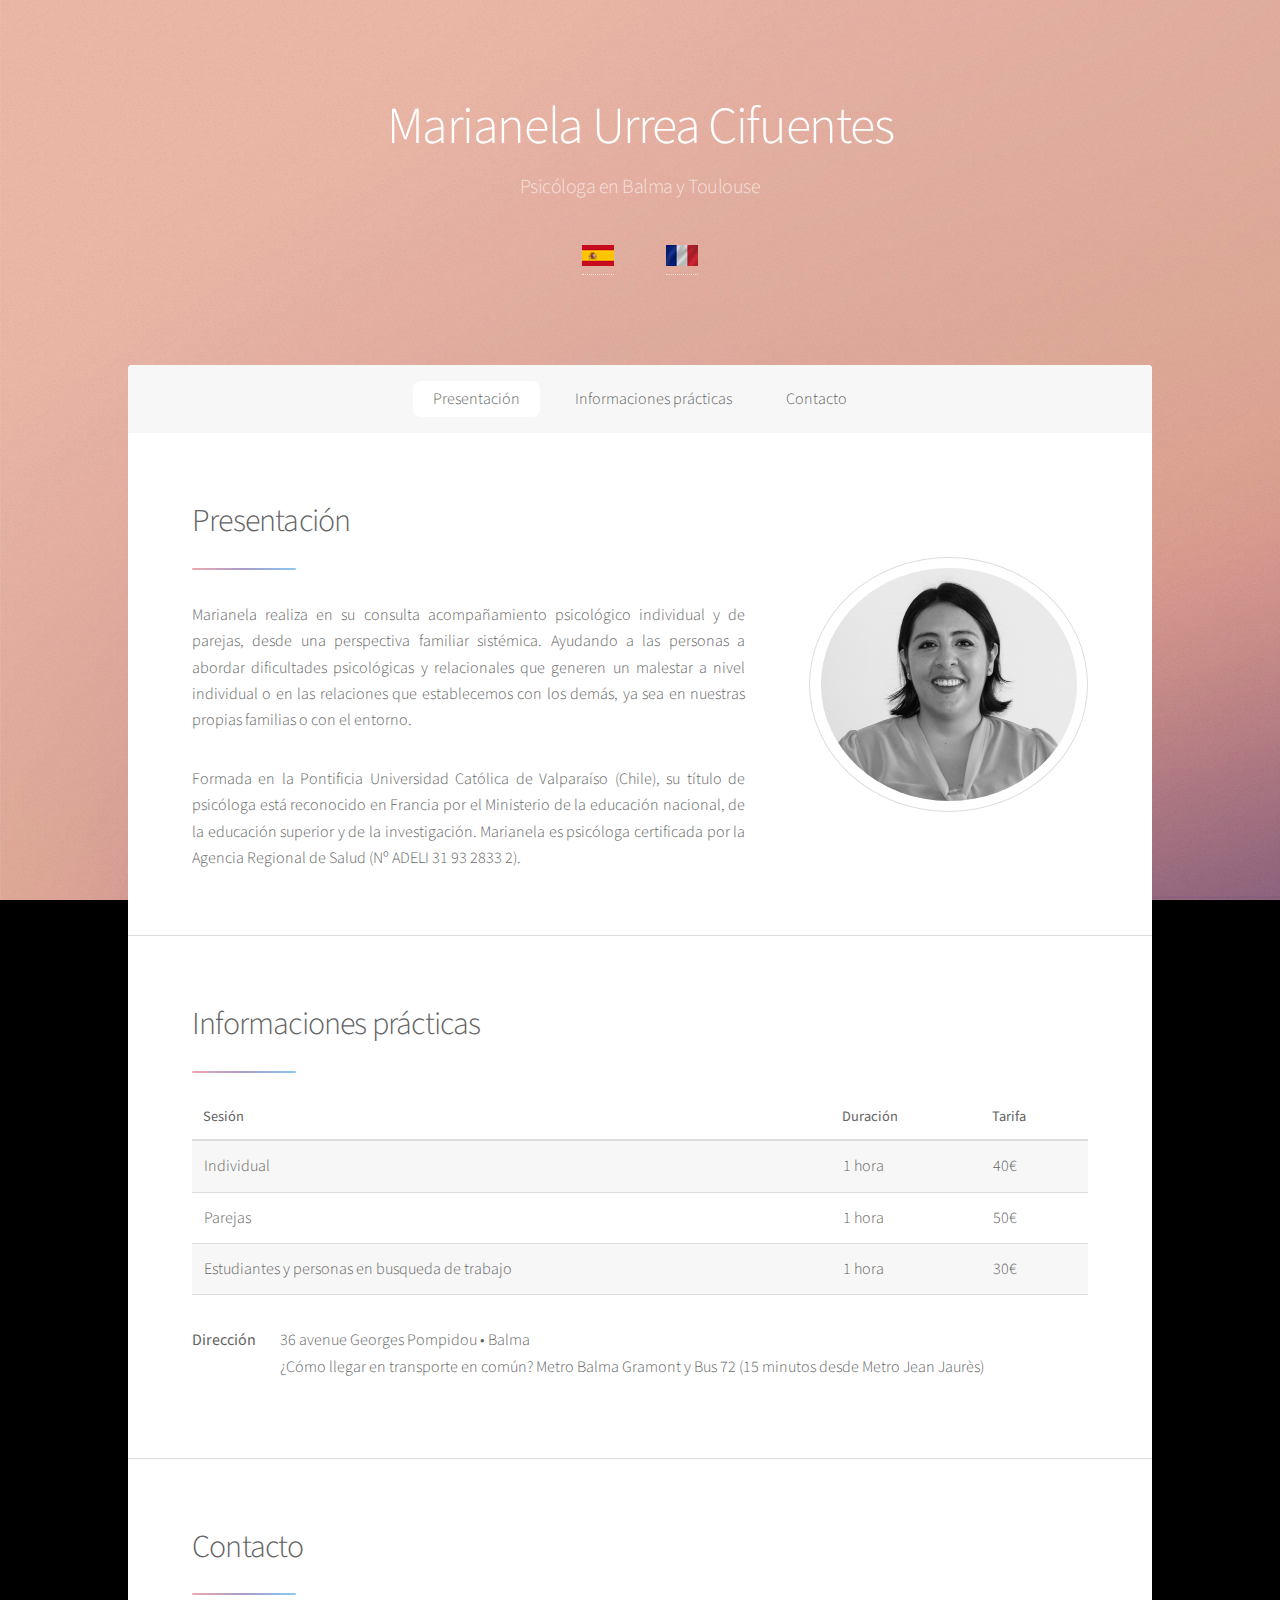
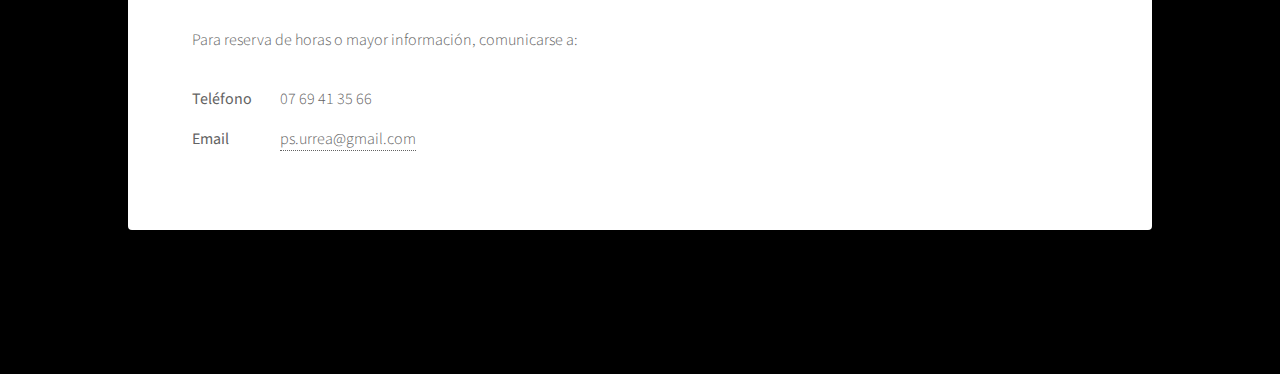
==== commit 97eba759: "Update index.html" ====
--- a/index.html
+++ b/index.html
@@ -20,8 +20,8 @@
 	<!-- Header -->
 	<header id="header" class="alt">
 		<h1>Marianela Urrea Cifuentes</h1>
-		<p>Psicóloga en Balma y Toulouse<br/><br/>
-		<a href="index.html"><img src="images/spain-flag-icon-32.png"/></a>&nbsp; &nbsp; &nbsp; &nbsp; &nbsp; &nbsp; &nbsp; &nbsp;<a href="index-fr.html"><img src="images/france-flag-wave-icon-32.png"/></a></p>
+		<p>Psicóloga en Balma y Toulouse</p>
+		<p><a href="index.html"><img src="images/spain-flag-icon-32.png"/></a>&nbsp; &nbsp; &nbsp; &nbsp; &nbsp; &nbsp; &nbsp; &nbsp;<a href="index-fr.html"><img src="images/france-flag-wave-icon-32.png"/></a></p>
 	</header>
 
 
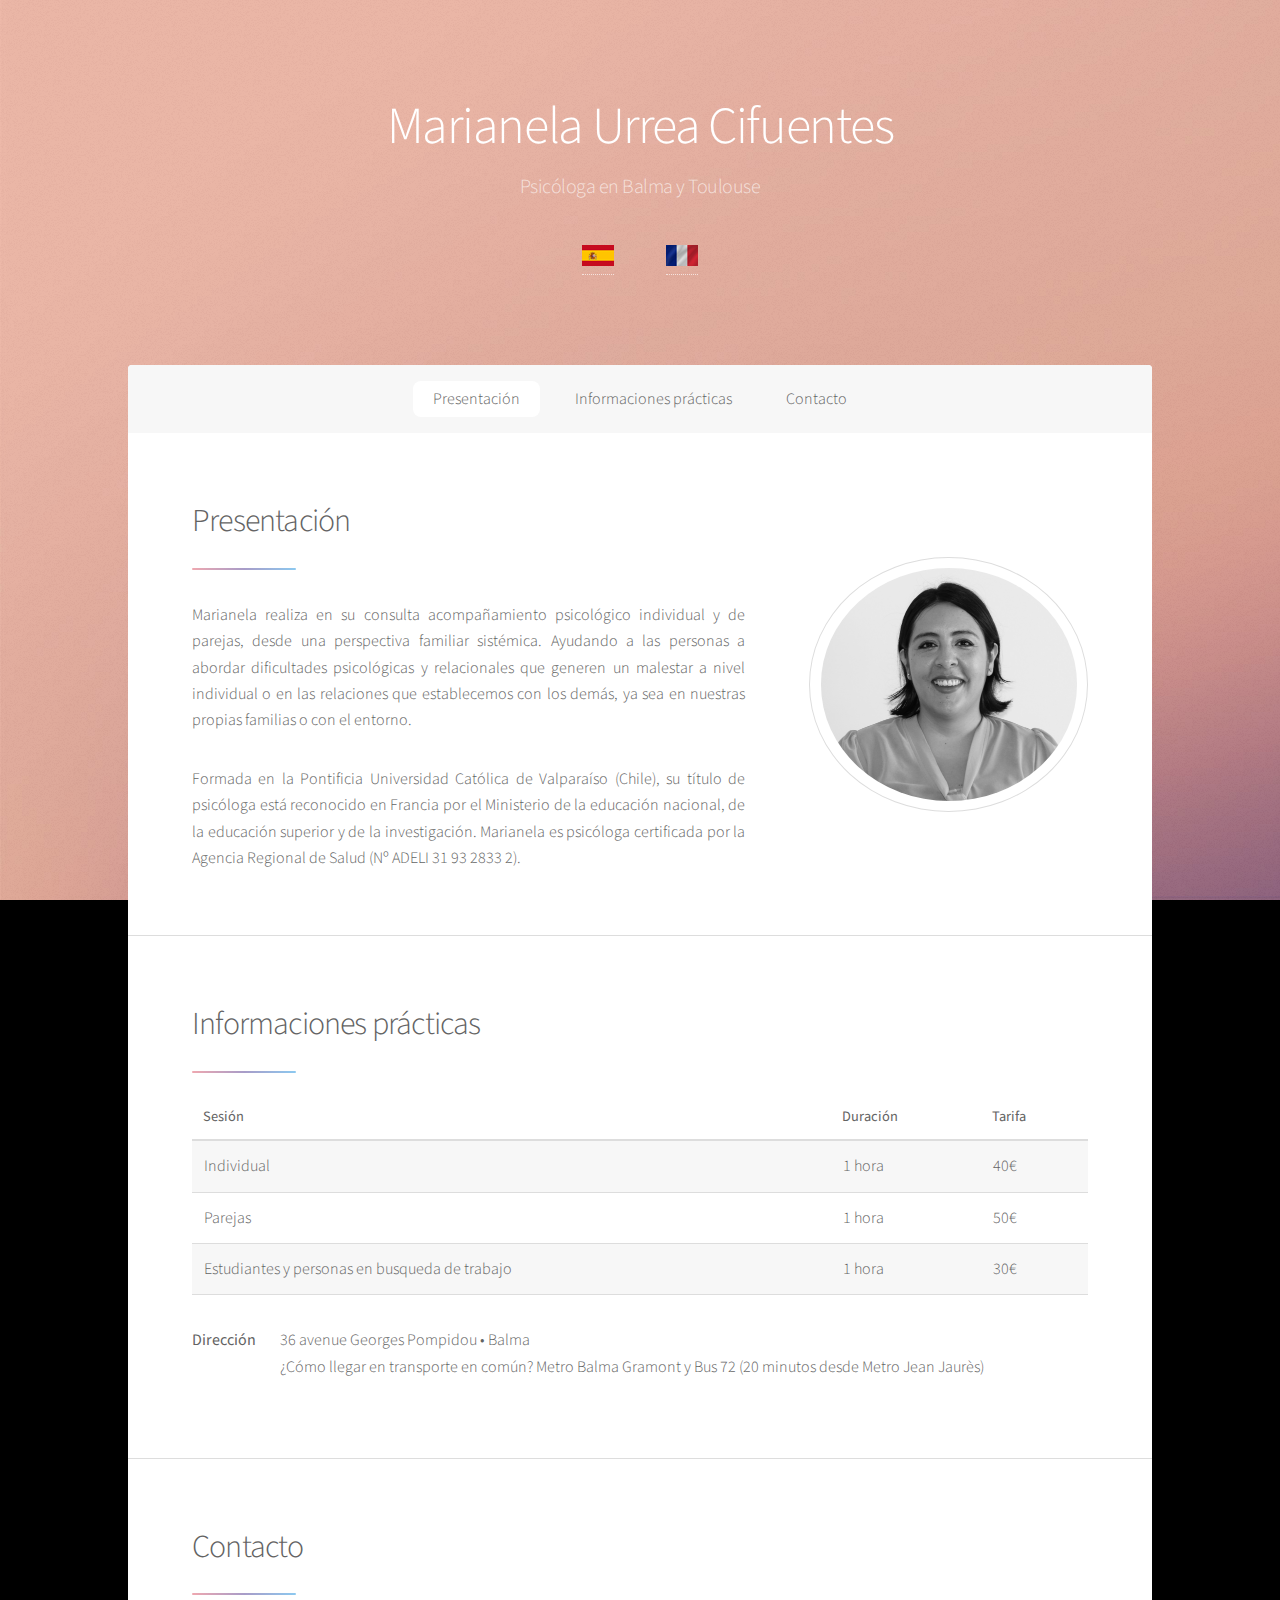
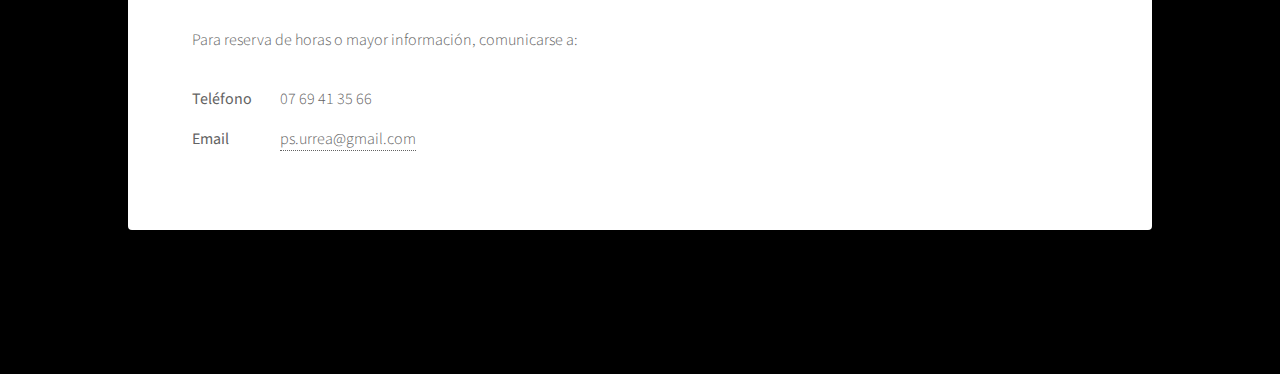
==== commit 50d78b13: "Update index.html" ====
--- a/index.html
+++ b/index.html
@@ -95,7 +95,7 @@
 
 			<dl class="alt">
 			<dt>Dirección</dt>
-			<dd>36 avenue Georges Pompidou &bull; Balma<br/>¿Cómo llegar en transporte en común? Metro Balma Gramont y Bus 72 (15 minutos desde Metro Jean Jaurès)</dd>
+			<dd>36 avenue Georges Pompidou &bull; Balma<br/>¿Cómo llegar en transporte en común? Metro Balma Gramont y Bus 72 (20 minutos desde Metro Jean Jaurès)</dd>
 			</dl>
 			</div>
 			</div>
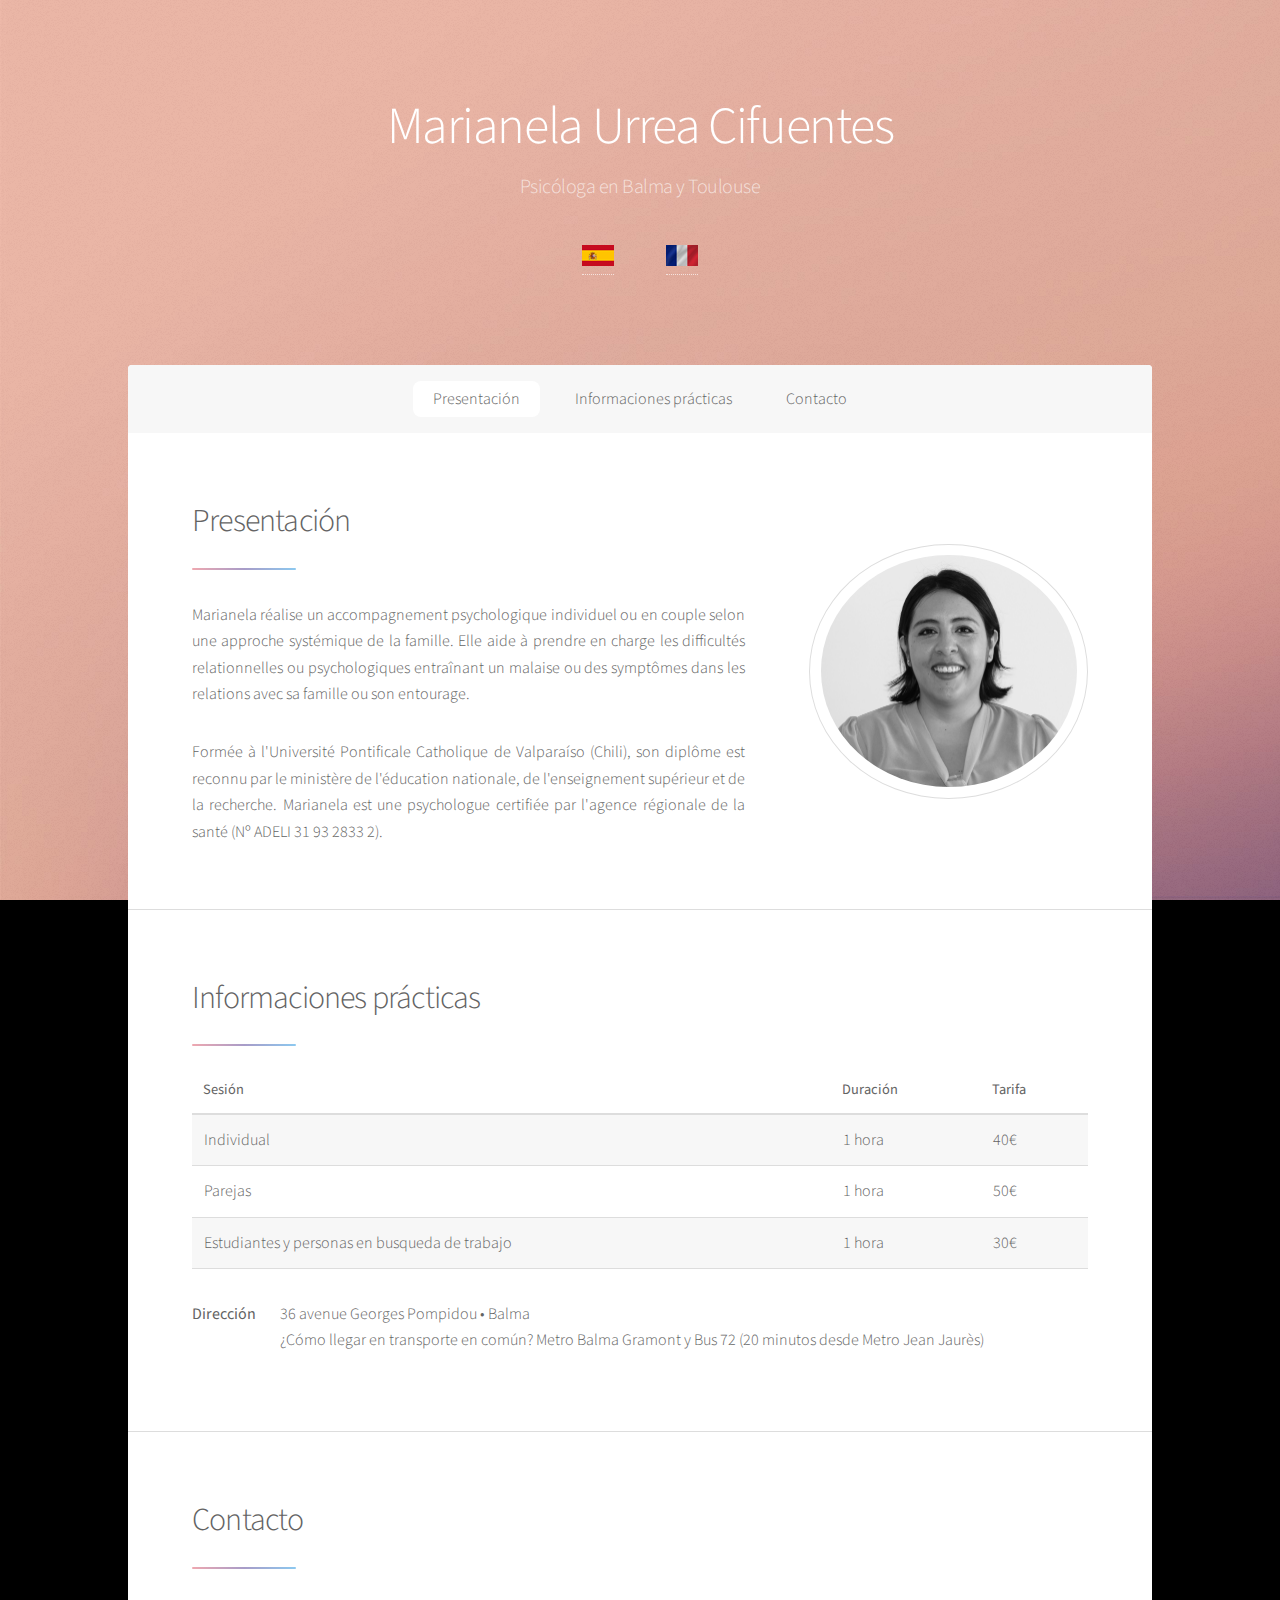
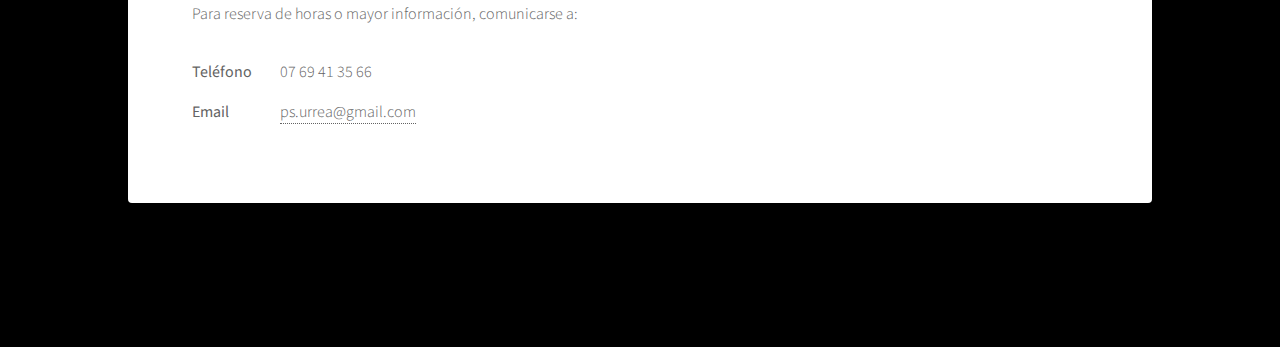
==== commit 9fcd28e9: "Update index.html" ====
--- a/index.html
+++ b/index.html
@@ -45,9 +45,9 @@
 			<header class="major">
 				<h2>Presentación</h2>
 			</header>
-			<p align="justify" style="text-align:justify">Marianela realiza en su consulta acompañamiento psicológico individual y de parejas, desde una perspectiva familiar sistémica. Ayudando a las personas a abordar dificultades psicológicas y relacionales que generen un malestar a nivel individual o en las relaciones que establecemos con los demás, ya sea en nuestras propias familias o con el entorno.</p>
+			<p align="justify" style="text-align:justify">Marianela réalise un accompagnement psychologique individuel ou en couple selon une approche systémique de la famille. Elle aide à prendre en charge les difficultés relationnelles ou psychologiques entraînant un malaise ou des symptômes dans les relations avec sa famille ou son entourage.</p>
 
-			<p align="justify" style="text-align:justify">Formada en la Pontificia Universidad Católica de Valparaíso (Chile), su título de psicóloga está reconocido en Francia por el Ministerio de la educación nacional, de la educación superior y de la investigación. Marianela es psicóloga certificada por la Agencia Regional de Salud (Nº ADELI 31 93 2833 2).</p>
+			<p align="justify" style="text-align:justify">Formée à l'Université Pontificale Catholique de Valparaíso (Chili), son diplôme est reconnu par le ministère de l'éducation nationale, de l'enseignement supérieur et de la recherche. Marianela est une psychologue certifiée par l'agence régionale de la santé (Nº ADELI 31 93 2833 2).</p>
 				
 			</div>
 			<span class="image"><img src="images/Nela.jpg" alt="" /></span>
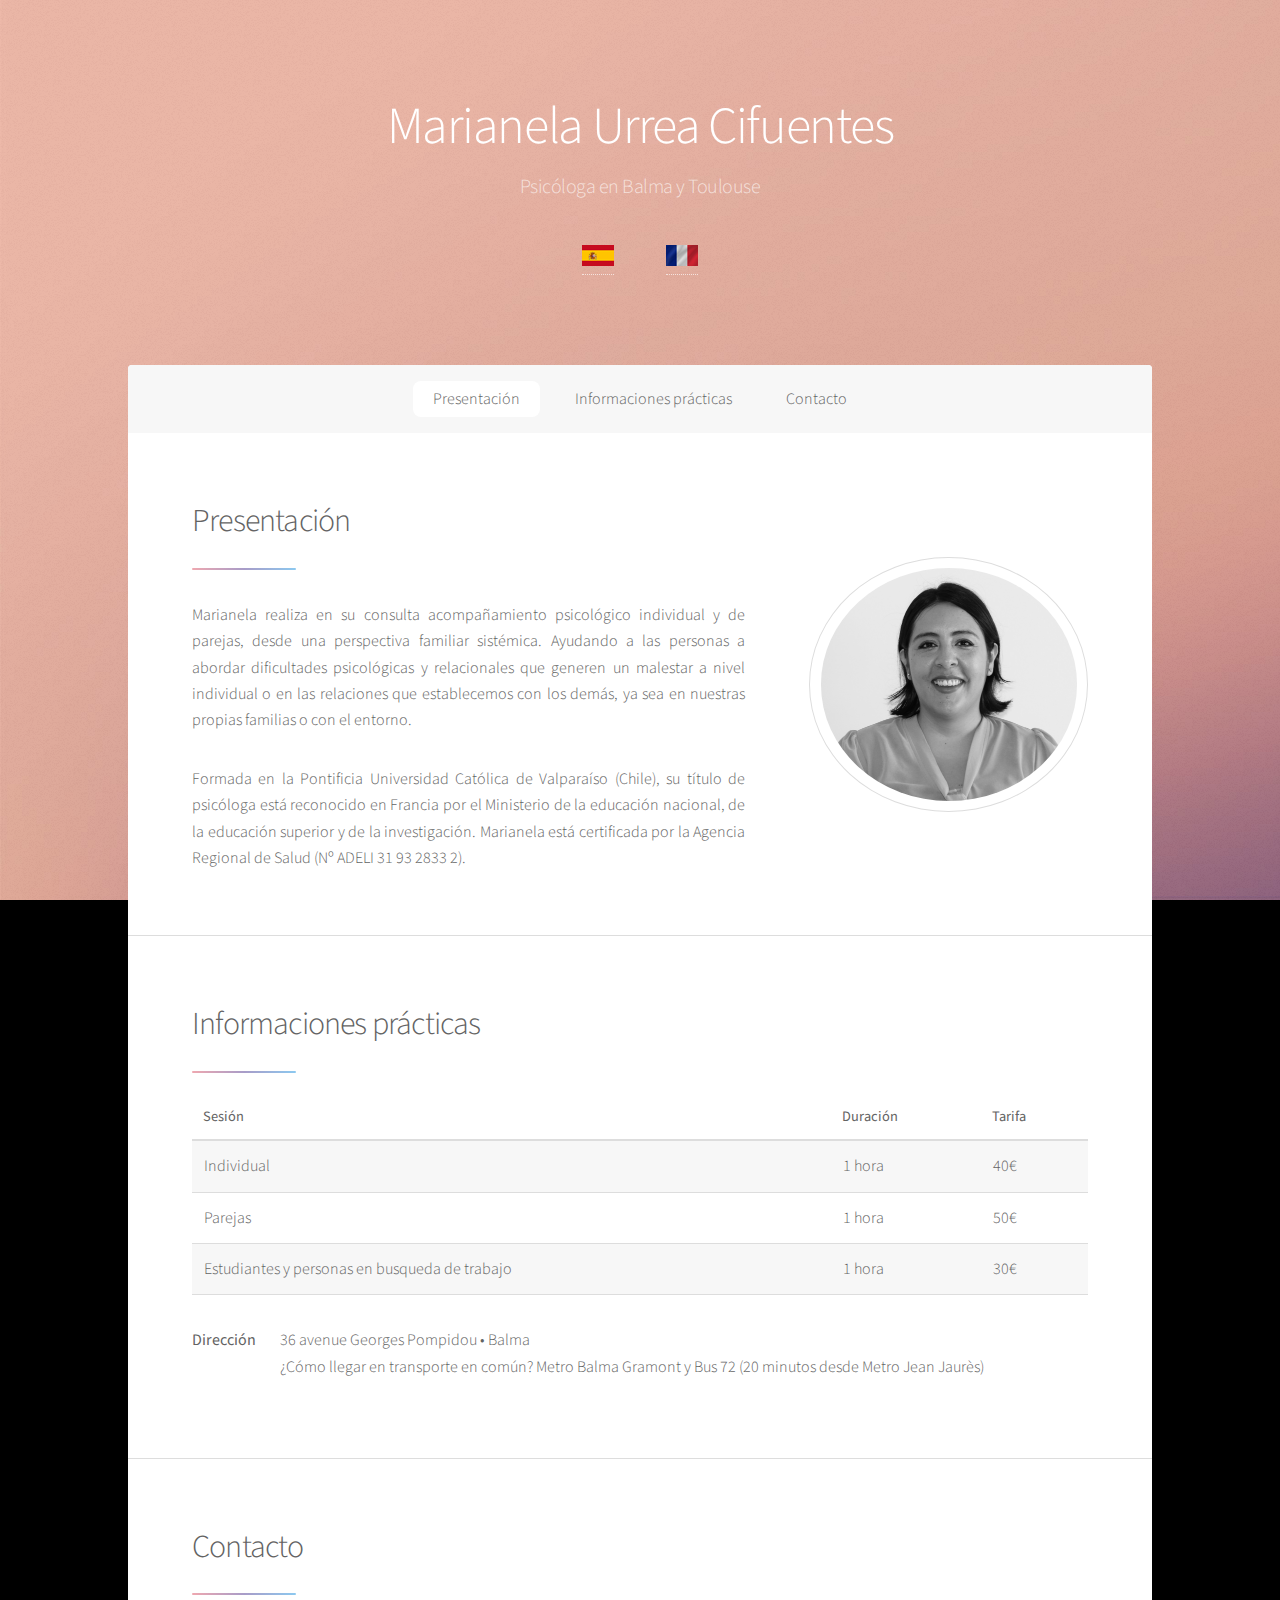
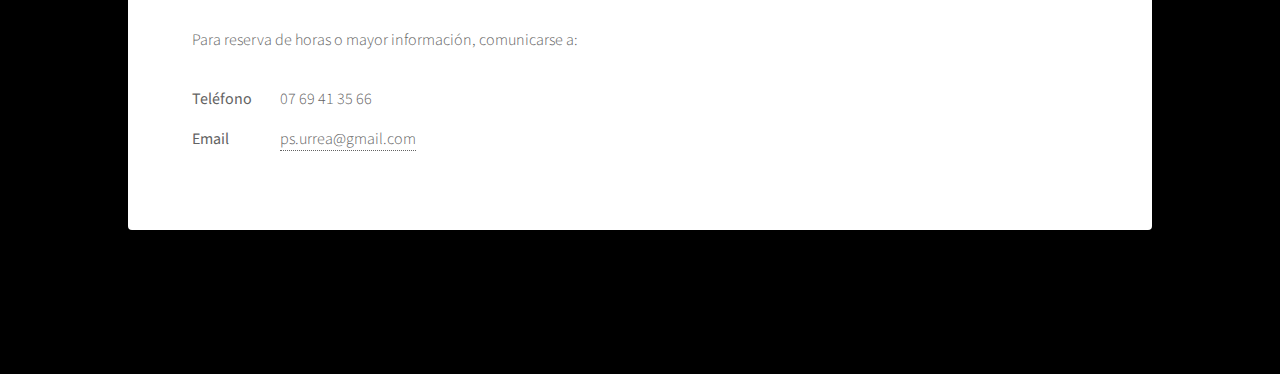
==== commit 61e18acd: "Update index.html" ====
--- a/index.html
+++ b/index.html
@@ -45,10 +45,9 @@
 			<header class="major">
 				<h2>Presentación</h2>
 			</header>
-			<p align="justify" style="text-align:justify">Marianela réalise un accompagnement psychologique individuel ou en couple selon une approche systémique de la famille. Elle aide à prendre en charge les difficultés relationnelles ou psychologiques entraînant un malaise ou des symptômes dans les relations avec sa famille ou son entourage.</p>
+			<p align="justify" style="text-align:justify">Marianela realiza en su consulta acompañamiento psicológico individual y de parejas, desde una perspectiva familiar sistémica. Ayudando a las personas a abordar dificultades psicológicas y relacionales que generen un malestar a nivel individual o en las relaciones que establecemos con los demás, ya sea en nuestras propias familias o con el entorno.</p>
 
-			<p align="justify" style="text-align:justify">Formée à l'Université Pontificale Catholique de Valparaíso (Chili), son diplôme est reconnu par le ministère de l'éducation nationale, de l'enseignement supérieur et de la recherche. Marianela est une psychologue certifiée par l'agence régionale de la santé (Nº ADELI 31 93 2833 2).</p>
-				
+			<p align="justify" style="text-align:justify">Formada en la Pontificia Universidad Católica de Valparaíso (Chile), su título de psicóloga está reconocido en Francia por el Ministerio de la educación nacional, de la educación superior y de la investigación. Marianela está certificada por la Agencia Regional de Salud (Nº ADELI 31 93 2833 2).</p>				
 			</div>
 			<span class="image"><img src="images/Nela.jpg" alt="" /></span>
 			</div>
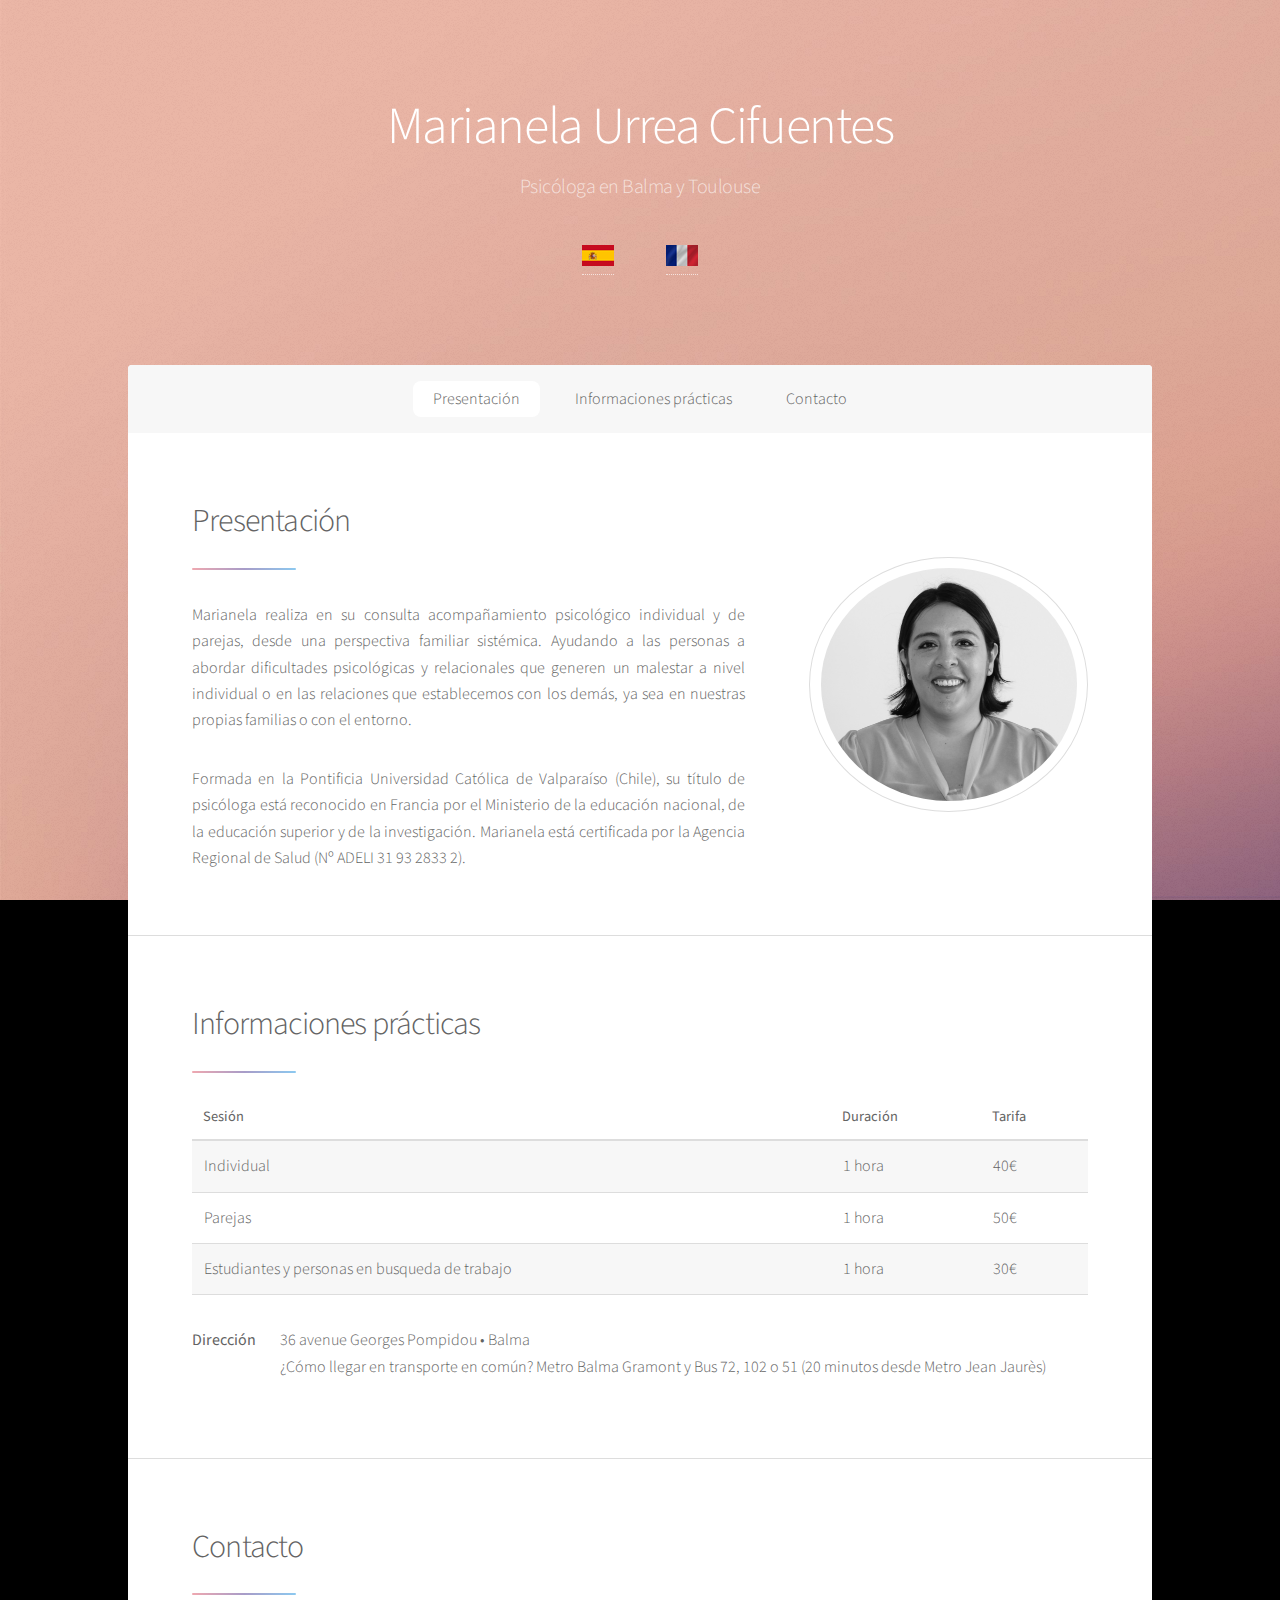
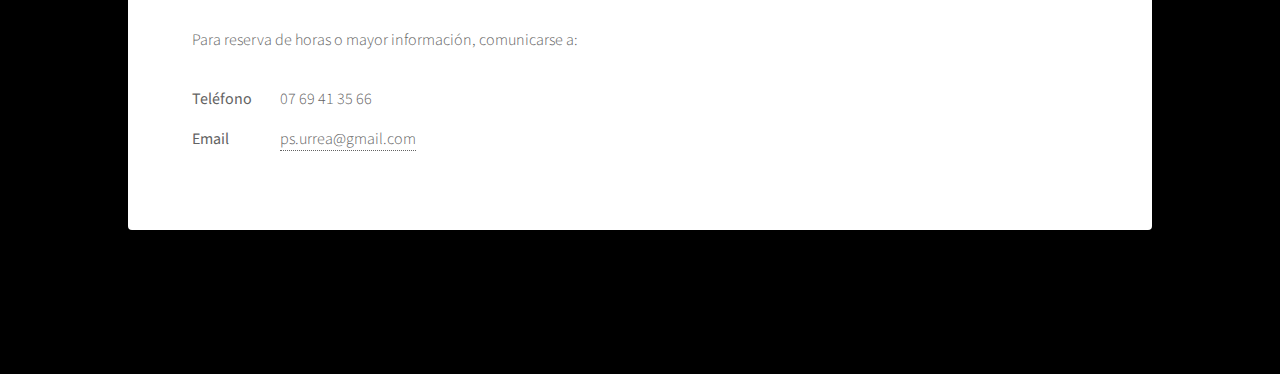
==== commit e00d8428: "Update index.html" ====
--- a/index.html
+++ b/index.html
@@ -94,7 +94,7 @@
 
 			<dl class="alt">
 			<dt>Dirección</dt>
-			<dd>36 avenue Georges Pompidou &bull; Balma<br/>¿Cómo llegar en transporte en común? Metro Balma Gramont y Bus 72 (20 minutos desde Metro Jean Jaurès)</dd>
+			<dd>36 avenue Georges Pompidou &bull; Balma<br/>¿Cómo llegar en transporte en común? Metro Balma Gramont y Bus 72, 102 o 51 (20 minutos desde Metro Jean Jaurès)</dd>
 			</dl>
 			</div>
 			</div>
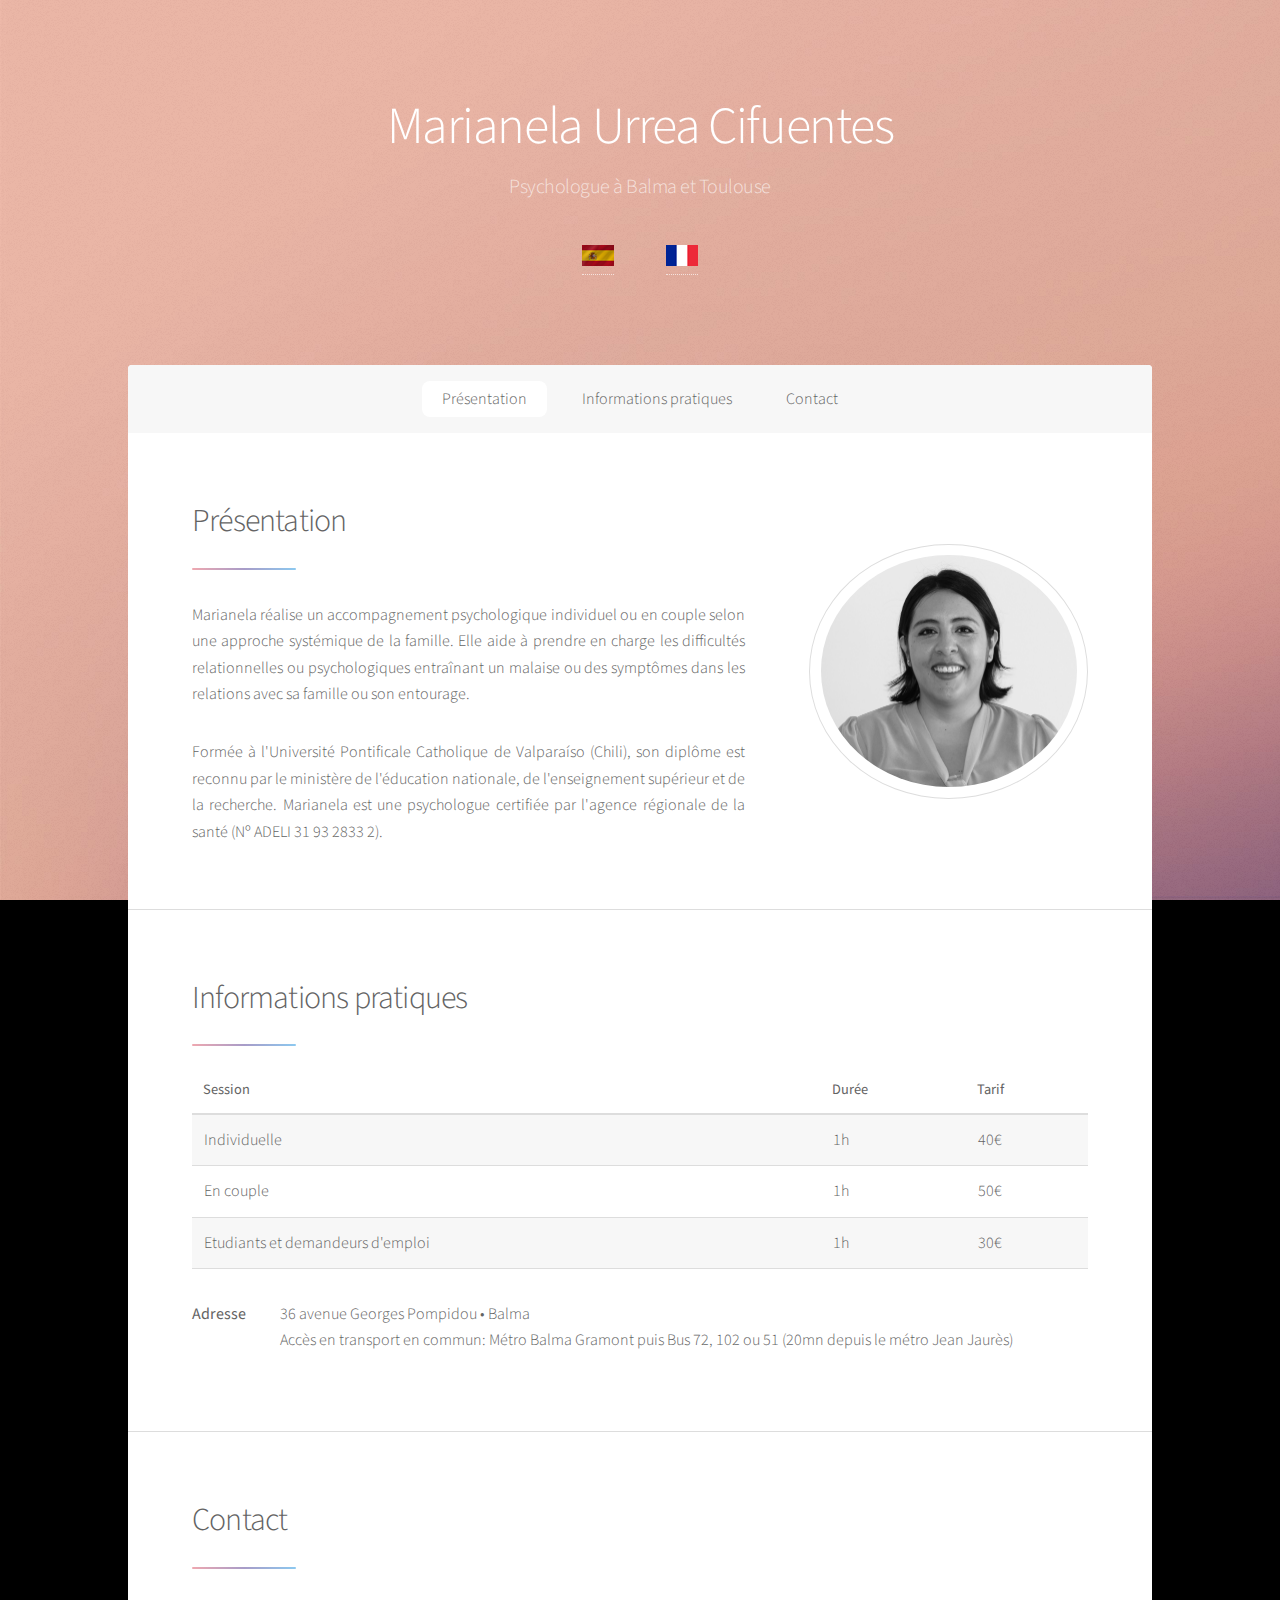
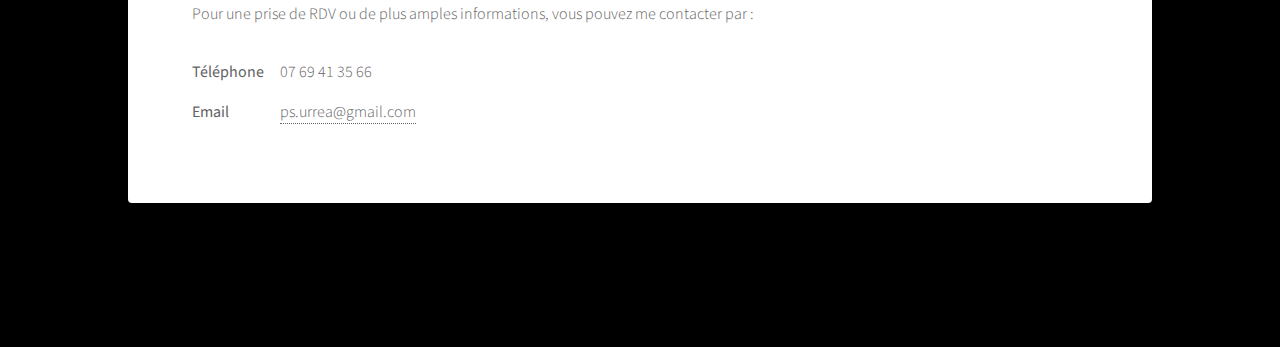
==== commit 2efc445d: "Update and rename index-fr.html to index.html" ====
--- a/index.html
+++ b/index.html
@@ -3,7 +3,7 @@
 <html>
 
 <head>
-	<title>Psicóloga en Balma / Toulouse</title>
+	<title>Psychologue à Balma / Toulouse</title>
 	<meta charset="utf-8" />
 	<meta name="viewport" content="width=device-width, initial-scale=1, user-scalable=no" />
 	<link rel="stylesheet" href="assets/css/main.css" />
@@ -20,17 +20,17 @@
 	<!-- Header -->
 	<header id="header" class="alt">
 		<h1>Marianela Urrea Cifuentes</h1>
-		<p>Psicóloga en Balma y Toulouse</p>
-		<p><a href="index.html"><img src="images/spain-flag-icon-32.png"/></a>&nbsp; &nbsp; &nbsp; &nbsp; &nbsp; &nbsp; &nbsp; &nbsp;<a href="index-fr.html"><img src="images/france-flag-wave-icon-32.png"/></a></p>
+		<p>Psychologue à Balma et Toulouse</p>
+		<p><a href="index-esp.html"><img src="images/spain-flag-wave-icon-32.png"/></a>&nbsp; &nbsp; &nbsp; &nbsp; &nbsp; &nbsp; &nbsp; &nbsp;<a href="index.html"><img src="images/france-flag-icon-32.png"/></a></p>
 	</header>
 
 
 	<!-- Nav -->
 	<nav id="nav">
 		<ul>
-			<li><a href="#inicio" class="active">Presentación</a></li>
-			<li><a href="#horas">Informaciones prácticas</a></li>
-			<li><a href="#contacto">Contacto</a></li>
+			<li><a href="#inicio" class="active">Présentation</a></li>
+			<li><a href="#horas">Informations pratiques</a></li>
+			<li><a href="#contacto">Contact</a></li>
 		</ul>
 	</nav>
 
@@ -43,11 +43,11 @@
 			<div class="spotlight">
 			<div class="content">
 			<header class="major">
-				<h2>Presentación</h2>
+				<h2>Présentation</h2>
 			</header>
-			<p align="justify" style="text-align:justify">Marianela realiza en su consulta acompañamiento psicológico individual y de parejas, desde una perspectiva familiar sistémica. Ayudando a las personas a abordar dificultades psicológicas y relacionales que generen un malestar a nivel individual o en las relaciones que establecemos con los demás, ya sea en nuestras propias familias o con el entorno.</p>
+			<p align="justify" style="text-align:justify">Marianela réalise un accompagnement psychologique individuel ou en couple selon une approche systémique de la famille. Elle aide à prendre en charge les difficultés relationnelles ou psychologiques entraînant un malaise ou des symptômes dans les relations avec sa famille ou son entourage.</p>
 
-			<p align="justify" style="text-align:justify">Formada en la Pontificia Universidad Católica de Valparaíso (Chile), su título de psicóloga está reconocido en Francia por el Ministerio de la educación nacional, de la educación superior y de la investigación. Marianela está certificada por la Agencia Regional de Salud (Nº ADELI 31 93 2833 2).</p>				
+			<p align="justify" style="text-align:justify">Formée à l'Université Pontificale Catholique de Valparaíso (Chili), son diplôme est reconnu par le ministère de l'éducation nationale, de l'enseignement supérieur et de la recherche. Marianela est une psychologue certifiée par l'agence régionale de la santé (Nº ADELI 31 93 2833 2).</p>
 			</div>
 			<span class="image"><img src="images/Nela.jpg" alt="" /></span>
 			</div>
@@ -60,32 +60,32 @@
 			<div class="spotlight">
 			<div class="content">
 			<header class="major">
-				<h2>Informaciones prácticas</h2>
+				<h2>Informations pratiques</h2>
 			</header>
 
 			<div class="table-wrapper">
 				<table>
 				<thead>
 				<tr>
-					<th>Sesión</th>
-					<th>Duración</th>
-					<th>Tarifa</th>
+					<th>Session</th>
+					<th>Durée</th>
+					<th>Tarif</th>
 				</tr>
 				</thead>
 				<tbody>
 				<tr>
-					<td>Individual</td>
-					<td>1 hora</td>
+					<td>Individuelle</td>
+					<td>1h</td>
 					<td>40€</td>
 				</tr>
 				<tr>
-					<td>Parejas</td>
-					<td>1 hora</td>
+					<td>En couple</td>
+					<td>1h</td>
 					<td>50€</td>
 				</tr>
 				<tr>
-					<td>Estudiantes y personas en busqueda de trabajo</td>
-					<td>1 hora</td>
+					<td>Etudiants et demandeurs d'emploi</td>
+					<td>1h</td>
 					<td>30€</td>
 				</tr>									
 				</tbody>
@@ -93,8 +93,8 @@
 			</div>
 
 			<dl class="alt">
-			<dt>Dirección</dt>
-			<dd>36 avenue Georges Pompidou &bull; Balma<br/>¿Cómo llegar en transporte en común? Metro Balma Gramont y Bus 72, 102 o 51 (20 minutos desde Metro Jean Jaurès)</dd>
+			<dt>Adresse</dt>
+			<dd>36 avenue Georges Pompidou &bull; Balma<br/>Accès en transport en commun: Métro Balma Gramont puis Bus 72, 102 ou 51 (20mn depuis le métro Jean Jaurès)</dd>
 			</dl>
 			</div>
 			</div>
@@ -108,12 +108,12 @@
 			<div class="spotlight">
 			<div class="content">
 			<header class="major">
-				<h2>Contacto</h2>
+				<h2>Contact</h2>
 			</header>
-			<p align="justify" style="text-align:justify">Para reserva de horas o mayor información, comunicarse a:</p>
+			<p align="justify" style="text-align:justify">Pour une prise de RDV ou de plus amples informations, vous pouvez me contacter par :</p>
 
 			<dl class="alt">
-			<dt>Teléfono</dt>
+			<dt>Téléphone</dt>
 			<dd>07 69 41 35 66</dd>
 			<dt>Email</dt>
 			<dd><a href="#">ps.urrea@gmail.com</a></dd>
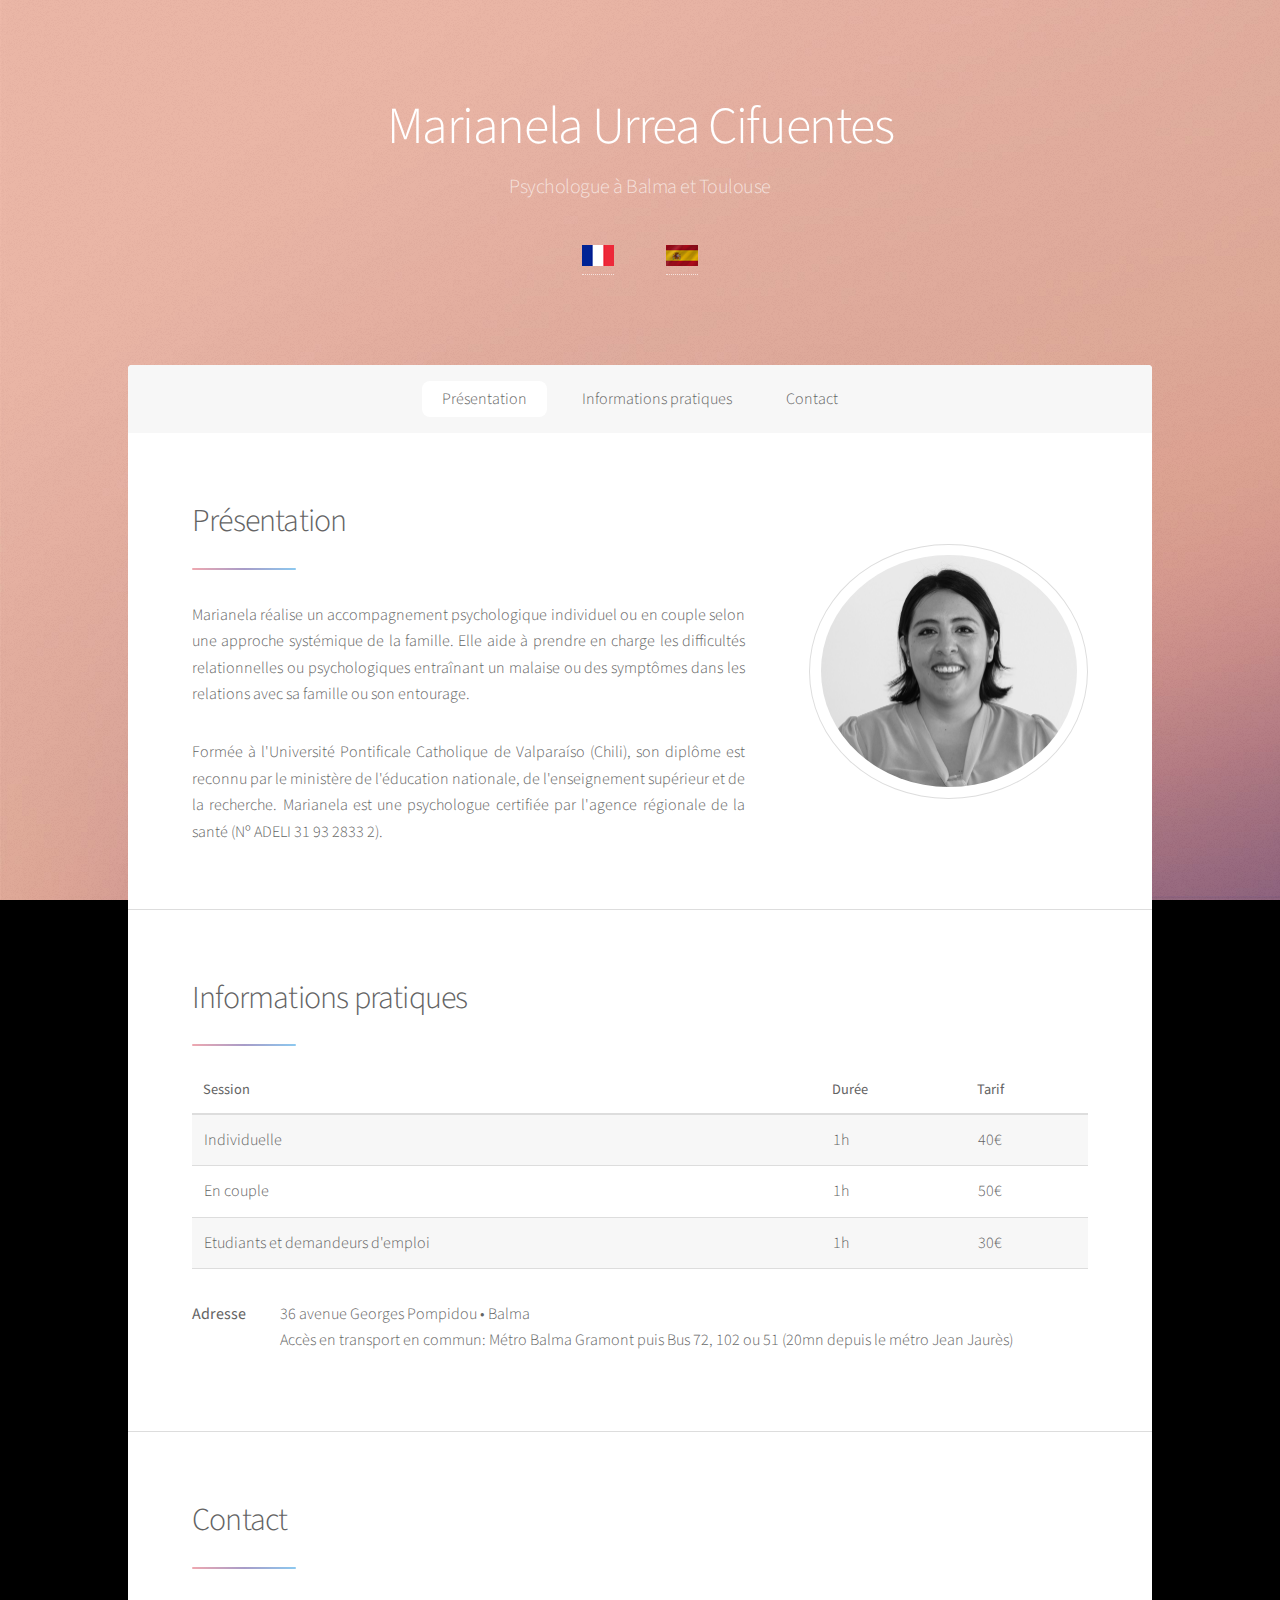
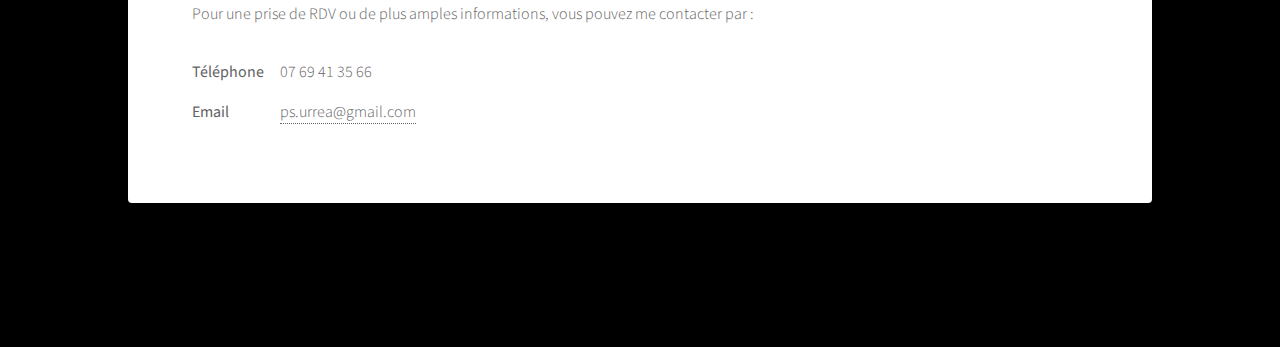
==== commit f0bee279: "Update index.html" ====
--- a/index.html
+++ b/index.html
@@ -21,7 +21,7 @@
 	<header id="header" class="alt">
 		<h1>Marianela Urrea Cifuentes</h1>
 		<p>Psychologue à Balma et Toulouse</p>
-		<p><a href="index-esp.html"><img src="images/spain-flag-wave-icon-32.png"/></a>&nbsp; &nbsp; &nbsp; &nbsp; &nbsp; &nbsp; &nbsp; &nbsp;<a href="index.html"><img src="images/france-flag-icon-32.png"/></a></p>
+		<p><a href="index.html"><img src="images/france-flag-icon-32.png"/></a>&nbsp; &nbsp; &nbsp; &nbsp; &nbsp; &nbsp; &nbsp; &nbsp;<a href="index-esp.html"><img src="images/spain-flag-wave-icon-32.png"/></a></p>
 	</header>
 
 
